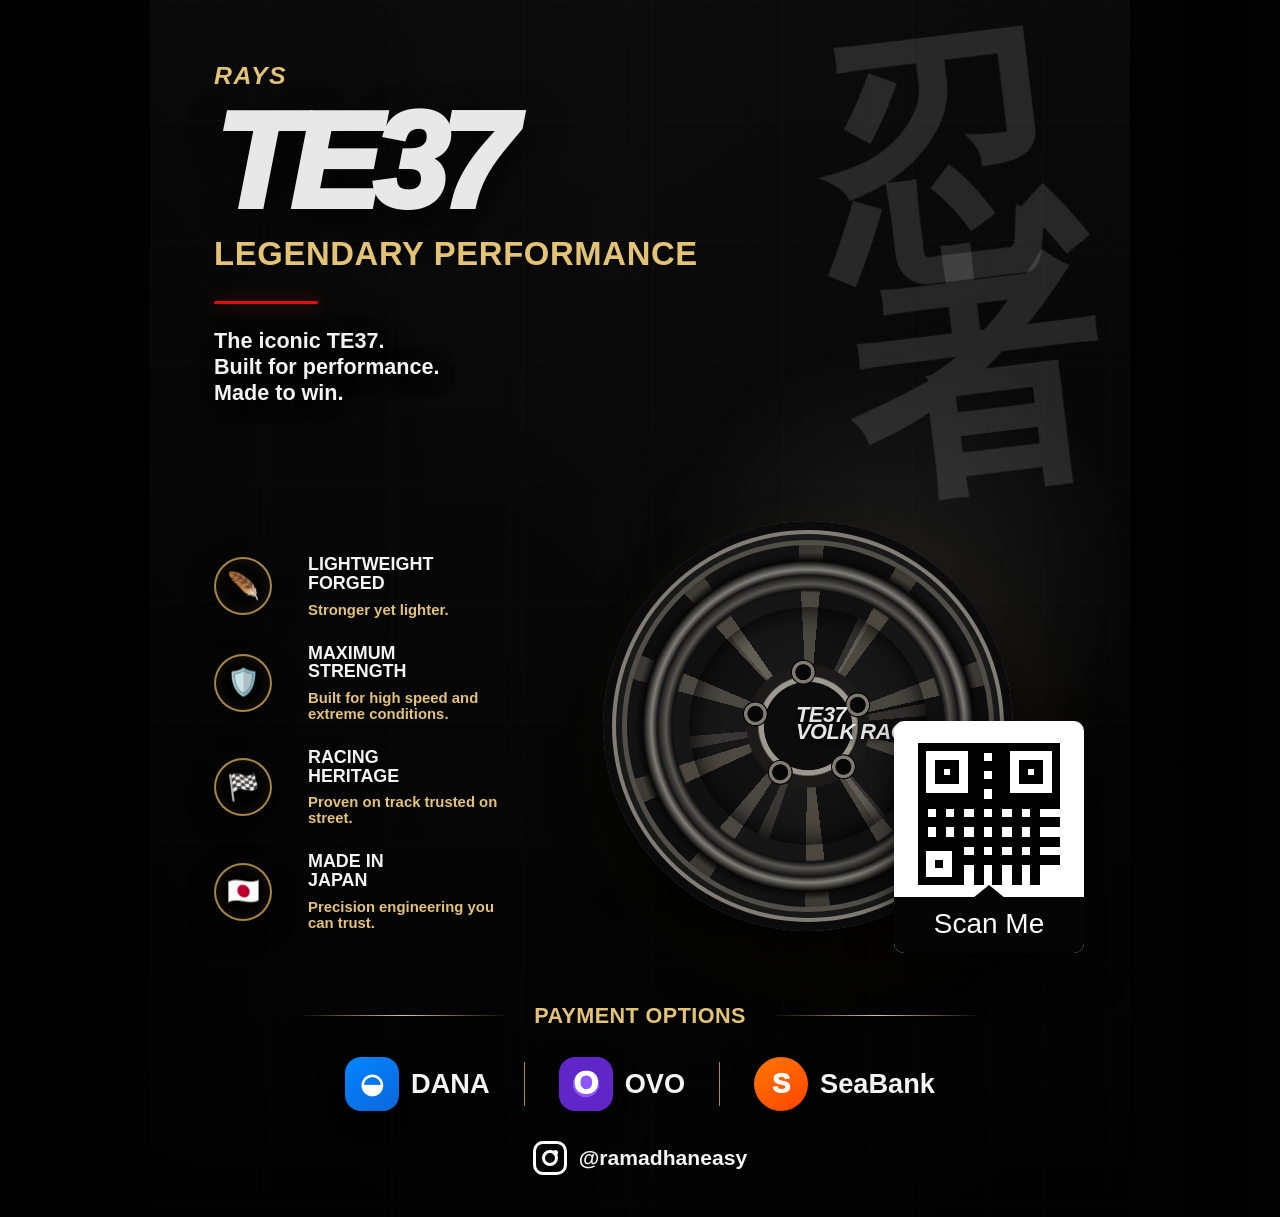
==== index.html @ f59dda75 "Rename te_37_promo_page.html to index.html" ====
<!DOCTYPE html>
<html lang="id">
<head>
  <meta charset="UTF-8" />
  <meta name="viewport" content="width=device-width, initial-scale=1.0" />
  <title>RAYS TE37 - Legendary Performance</title>
  <style>
    :root {
      --gold: #caa458;
      --gold-soft: #e3c477;
      --white: #f4f4f4;
      --muted: rgba(255, 255, 255, 0.72);
      --dark: #080808;
      --panel: rgba(18, 18, 18, 0.72);
      --red: #e20e0e;
    }

    * {
      box-sizing: border-box;
      margin: 0;
      padding: 0;
    }

    body {
      min-height: 100vh;
      font-family: Inter, Arial, Helvetica, sans-serif;
      background:
        radial-gradient(circle at 70% 48%, rgba(255,255,255,.10), transparent 22%),
        linear-gradient(90deg, rgba(0,0,0,.95) 0%, rgba(0,0,0,.78) 48%, rgba(0,0,0,.90) 100%),
        repeating-linear-gradient(90deg, #171717 0 2px, #222 2px 4px, #151515 4px 130px);
      color: var(--white);
      overflow-x: hidden;
    }

    .page {
      width: min(100%, 980px);
      min-height: 100vh;
      margin: 0 auto;
      position: relative;
      padding: 62px 64px 42px;
      isolation: isolate;
      background:
        linear-gradient(180deg, rgba(255,255,255,.03), rgba(0,0,0,.35)),
        radial-gradient(circle at 70% 62%, rgba(202,164,88,.15), transparent 26%);
      box-shadow: 0 0 80px rgba(0,0,0,.8);
    }

    .page::before {
      content: "忍\A者";
      white-space: pre;
      position: absolute;
      right: 42px;
      top: 52px;
      z-index: -1;
      color: rgba(255,255,255,.12);
      font-size: clamp(9rem, 21vw, 16rem);
      line-height: .85;
      font-weight: 900;
      font-family: Georgia, serif;
      transform: rotate(-7deg);
      filter: blur(.2px);
    }

    .page::after {
      content: "";
      position: absolute;
      inset: 0;
      pointer-events: none;
      background-image:
        linear-gradient(rgba(255,255,255,.05) 1px, transparent 1px),
        linear-gradient(90deg, rgba(255,255,255,.04) 1px, transparent 1px);
      background-size: 100% 120px, 120px 100%;
      opacity: .25;
      mix-blend-mode: overlay;
    }

    .brand {
      color: var(--gold-soft);
      font-weight: 900;
      letter-spacing: .06em;
      font-style: italic;
      font-size: 1.55rem;
      margin-bottom: 24px;
    }

    .hero-title {
      font-size: clamp(4.9rem, 14vw, 8.5rem);
      line-height: .72;
      letter-spacing: -.06em;
      font-weight: 950;
      font-style: italic;
      text-transform: uppercase;
      color: #e8e8e8;
      text-shadow: 0 12px 35px rgba(0,0,0,.75);
    }

    .tagline {
      margin-top: 26px;
      color: var(--gold-soft);
      font-size: clamp(1.45rem, 4vw, 2.05rem);
      line-height: 1;
      font-weight: 900;
      letter-spacing: .02em;
      text-transform: uppercase;
    }

    .red-line {
      width: 104px;
      height: 3px;
      margin: 30px 0 24px;
      background: var(--red);
      border-radius: 999px;
      box-shadow: 0 0 16px rgba(226,14,14,.55);
    }

    .intro {
      max-width: 330px;
      font-size: 1.35rem;
      line-height: 1.22;
      font-weight: 900;
      text-shadow: 0 4px 20px #000;
    }

    .content {
      display: grid;
      grid-template-columns: 310px 1fr;
      gap: 26px;
      align-items: end;
      margin-top: 44px;
      position: relative;
    }

    .features {
      display: grid;
      gap: 26px;
      z-index: 2;
    }

    .feature {
      display: grid;
      grid-template-columns: 76px 1fr;
      gap: 18px;
      align-items: center;
    }

    .icon {
      width: 58px;
      height: 58px;
      border: 2px solid rgba(202,164,88,.82);
      border-radius: 50%;
      display: grid;
      place-items: center;
      color: var(--gold-soft);
      font-size: 1.65rem;
      background: rgba(0,0,0,.38);
      box-shadow: inset 0 0 12px rgba(202,164,88,.12), 0 8px 28px rgba(0,0,0,.45);
    }

    .feature h3 {
      font-size: 1.12rem;
      line-height: 1.04;
      text-transform: uppercase;
      font-weight: 900;
      margin-bottom: 9px;
    }

    .feature p {
      color: var(--gold-soft);
      font-size: .93rem;
      line-height: 1.08;
      font-weight: 800;
      max-width: 190px;
    }

    .wheel-zone {
      position: relative;
      min-height: 480px;
      display: flex;
      align-items: flex-end;
      justify-content: center;
    }

    .wheel-shadow {
      position: absolute;
      bottom: 8px;
      width: 82%;
      height: 52px;
      background: radial-gradient(ellipse, rgba(0,0,0,.75), transparent 70%);
      filter: blur(8px);
    }

    .wheel {
      width: min(410px, 92vw);
      aspect-ratio: 1;
      border-radius: 50%;
      position: relative;
      background:
        radial-gradient(circle at center, #111 0 10%, #777 10.5% 12%, #181818 12.5% 17%, transparent 17.5%),
        radial-gradient(circle at center, transparent 0 46%, #101010 47%, #5d5a54 49%, #151515 52%, #8c8981 54%, #080808 57%, transparent 60%),
        conic-gradient(from -18deg, #171717 0 20deg, #4b4741 20deg 28deg, #111 28deg 52deg, #4d4840 52deg 60deg, #171717 60deg 92deg, #4b4741 92deg 100deg, #111 100deg 124deg, #4d4840 124deg 132deg, #171717 132deg 164deg, #4b4741 164deg 172deg, #111 172deg 196deg, #4d4840 196deg 204deg, #171717 204deg 236deg, #4b4741 236deg 244deg, #111 244deg 268deg, #4d4840 268deg 276deg, #171717 276deg 308deg, #4b4741 308deg 316deg, #111 316deg 340deg, #4d4840 340deg 348deg, #171717 348deg 360deg);
      box-shadow:
        inset 0 0 0 9px #0b0b0b,
        inset 0 0 0 13px #817d75,
        inset 0 0 0 19px #191919,
        inset 0 0 0 24px #514d47,
        inset 0 0 70px rgba(0,0,0,.85),
        0 36px 55px rgba(0,0,0,.75);
      transform: rotate(-5deg);
    }

    .wheel::before {
      content: "";
      position: absolute;
      inset: 21%;
      border-radius: 50%;
      background:
        radial-gradient(circle at center, #0c0c0c 0 26%, #9d9991 26.5% 29%, #1c1b19 30% 36%, transparent 37%),
        conic-gradient(from 12deg, transparent 0 18deg, rgba(210,204,190,.18) 18deg 24deg, transparent 24deg 72deg, rgba(210,204,190,.18) 72deg 78deg, transparent 78deg 132deg, rgba(210,204,190,.18) 132deg 138deg, transparent 138deg 192deg, rgba(210,204,190,.18) 192deg 198deg, transparent 198deg 252deg, rgba(210,204,190,.18) 252deg 258deg, transparent 258deg 312deg, rgba(210,204,190,.18) 312deg 318deg, transparent 318deg 360deg);
      box-shadow: inset 0 0 28px #000;
    }

    .wheel::after {
      content: "TE37\A VOLK RACING";
      white-space: pre;
      position: absolute;
      right: 70px;
      top: 190px;
      color: rgba(255,255,255,.9);
      font-weight: 900;
      font-style: italic;
      font-size: 1.36rem;
      line-height: .8;
      letter-spacing: -.02em;
      text-shadow: 0 2px 6px #000;
      transform: rotate(5deg);
    }

    .bolt {
      width: 25px;
      aspect-ratio: 1;
      border-radius: 50%;
      position: absolute;
      left: 50%;
      top: 50%;
      background: radial-gradient(circle, #070707 0 43%, #807a70 47% 62%, #050505 66%);
      transform: translate(-50%, -50%) rotate(var(--a)) translateY(-54px);
    }

    .bolt:nth-child(1) { --a: 0deg; }
    .bolt:nth-child(2) { --a: 72deg; }
    .bolt:nth-child(3) { --a: 144deg; }
    .bolt:nth-child(4) { --a: 216deg; }
    .bolt:nth-child(5) { --a: 288deg; }

    .qr-card {
      position: absolute;
      right: -18px;
      bottom: -22px;
      width: 190px;
      background: #fff;
      border-radius: 10px;
      box-shadow: 0 18px 42px rgba(0,0,0,.7);
      overflow: hidden;
      z-index: 3;
    }

    .qr {
      width: 142px;
      height: 142px;
      margin: 22px auto 12px;
      background:
        linear-gradient(90deg, #000 10px, transparent 10px 18px, #000 18px 28px, transparent 28px 36px, #000 36px 46px, transparent 46px 56px, #000 56px 66px, transparent 66px 74px, #000 74px 84px, transparent 84px 94px, #000 94px 104px, transparent 104px 112px, #000 112px 122px, transparent 122px),
        linear-gradient(#000 10px, transparent 10px 18px, #000 18px 28px, transparent 28px 36px, #000 36px 46px, transparent 46px 56px, #000 56px 66px, transparent 66px 74px, #000 74px 84px, transparent 84px 94px, #000 94px 104px, transparent 104px 112px, #000 112px 122px, transparent 122px);
      background-blend-mode: multiply;
      image-rendering: pixelated;
      position: relative;
    }

    .qr::before,
    .qr::after,
    .qr span {
      content: "";
      position: absolute;
      width: 42px;
      height: 42px;
      border: 8px solid #000;
      background: #fff;
      box-shadow: inset 0 0 0 9px #fff, inset 0 0 0 18px #000;
    }

    .qr::before { left: 0; top: 0; }
    .qr::after { right: 0; top: 0; }
    .qr span { left: 0; bottom: 0; }

    .scan {
      background: #050505;
      color: #fff;
      text-align: center;
      font-size: 1.75rem;
      padding: 11px 10px 13px;
      position: relative;
    }

    .scan::before {
      content: "";
      position: absolute;
      left: 50%;
      top: -12px;
      transform: translateX(-50%);
      border-left: 16px solid transparent;
      border-right: 16px solid transparent;
      border-bottom: 13px solid #050505;
    }

    .payment {
      margin-top: 72px;
      text-align: center;
      position: relative;
    }

    .payment-title {
      display: flex;
      align-items: center;
      gap: 26px;
      justify-content: center;
      color: var(--gold-soft);
      font-size: 1.35rem;
      font-weight: 900;
      text-transform: uppercase;
      letter-spacing: .02em;
      margin-bottom: 28px;
    }

    .payment-title::before,
    .payment-title::after {
      content: "";
      width: min(210px, 24vw);
      height: 1px;
      background: linear-gradient(90deg, transparent, var(--gold-soft), transparent);
    }

    .payments {
      display: flex;
      justify-content: center;
      align-items: center;
      gap: 34px;
      flex-wrap: wrap;
    }

    .pay {
      display: flex;
      align-items: center;
      gap: 12px;
      font-weight: 900;
      font-size: 1.7rem;
    }

    .divider {
      width: 1px;
      height: 44px;
      background: rgba(202,164,88,.85);
    }

    .logo {
      width: 54px;
      height: 54px;
      border-radius: 16px;
      display: grid;
      place-items: center;
      color: white;
      font-weight: 950;
      box-shadow: 0 10px 26px rgba(0,0,0,.4);
    }

    .dana { background: linear-gradient(145deg, #0086ff, #0d66da); }
    .ovo { background: radial-gradient(circle, #8f55ff 0 34%, #6126c7 35% 100%); font-size: 2rem; }
    .sea { background: linear-gradient(145deg, #ff7800, #ff4300); border-radius: 50%; }

    .social {
      margin-top: 30px;
      display: flex;
      align-items: center;
      justify-content: center;
      gap: 12px;
      font-size: 1.32rem;
      font-weight: 900;
    }

    .social-icon {
      width: 34px;
      height: 34px;
      border: 3px solid #fff;
      border-radius: 10px;
      display: inline-grid;
      place-items: center;
      position: relative;
    }

    .social-icon::before {
      content: "";
      width: 10px;
      height: 10px;
      border: 3px solid #fff;
      border-radius: 50%;
    }

    .social-icon::after {
      content: "";
      position: absolute;
      width: 5px;
      height: 5px;
      right: 6px;
      top: 6px;
      background: #fff;
      border-radius: 50%;
    }

    @media (max-width: 820px) {
      .page {
        padding: 42px 24px 34px;
      }

      .content {
        grid-template-columns: 1fr;
        gap: 36px;
      }

      .features {
        grid-template-columns: repeat(2, minmax(0, 1fr));
      }

      .wheel-zone {
        min-height: 420px;
      }

      .qr-card {
        right: 8px;
        width: 150px;
      }

      .qr {
        width: 108px;
        height: 108px;
      }

      .scan {
        font-size: 1.25rem;
      }
    }

    @media (max-width: 540px) {
      .brand { font-size: 1.2rem; }
      .hero-title { font-size: 4.6rem; }
      .tagline { font-size: 1.22rem; }
      .intro { font-size: 1.05rem; }
      .features { grid-template-columns: 1fr; }
      .feature { grid-template-columns: 64px 1fr; }
      .icon { width: 52px; height: 52px; }
      .wheel-zone { min-height: 360px; }
      .wheel { width: min(330px, 92vw); }
      .wheel::after { right: 54px; top: 154px; font-size: 1rem; }
      .bolt { transform: translate(-50%, -50%) rotate(var(--a)) translateY(-43px); }
      .payment { margin-top: 50px; }
      .payment-title { gap: 12px; font-size: 1.05rem; }
      .payments { gap: 18px; }
      .pay { font-size: 1.25rem; }
      .divider { display: none; }
    }
  </style>
</head>
<body>
  <main class="page" aria-label="Promosi velg RAYS TE37">
    <header>
      <div class="brand">RAYS</div>
      <h1 class="hero-title">TE37</h1>
      <p class="tagline">Legendary Performance</p>
      <div class="red-line"></div>
      <p class="intro">The iconic TE37.<br />Built for performance.<br />Made to win.</p>
    </header>

    <section class="content">
      <div class="features">
        <article class="feature">
          <div class="icon">🪶</div>
          <div>
            <h3>Lightweight<br />Forged</h3>
            <p>Stronger yet lighter.</p>
          </div>
        </article>

        <article class="feature">
          <div class="icon">🛡️</div>
          <div>
            <h3>Maximum<br />Strength</h3>
            <p>Built for high speed and extreme conditions.</p>
          </div>
        </article>

        <article class="feature">
          <div class="icon">🏁</div>
          <div>
            <h3>Racing<br />Heritage</h3>
            <p>Proven on track trusted on street.</p>
          </div>
        </article>

        <article class="feature">
          <div class="icon">🇯🇵</div>
          <div>
            <h3>Made In<br />Japan</h3>
            <p>Precision engineering you can trust.</p>
          </div>
        </article>
      </div>

      <div class="wheel-zone">
        <div class="wheel-shadow"></div>
        <div class="wheel" role="img" aria-label="Ilustrasi velg TE37">
          <i class="bolt"></i>
          <i class="bolt"></i>
          <i class="bolt"></i>
          <i class="bolt"></i>
          <i class="bolt"></i>
        </div>

        <aside class="qr-card" aria-label="Kode QR untuk scan">
          <div class="qr"><span></span></div>
          <div class="scan">Scan Me</div>
        </aside>
      </div>
    </section>

    <footer class="payment">
      <h2 class="payment-title">Payment Options</h2>
      <div class="payments" aria-label="Daftar metode pembayaran">
        <div class="pay"><span class="logo dana">◒</span>DANA</div>
        <div class="divider"></div>
        <div class="pay"><span class="logo ovo">O</span>OVO</div>
        <div class="divider"></div>
        <div class="pay"><span class="logo sea">S</span>SeaBank</div>
      </div>
      <div class="social">
        <span class="social-icon" aria-hidden="true"></span>
        <span>@ramadhaneasy</span>
      </div>
    </footer>
  </main>
</body>
</html>
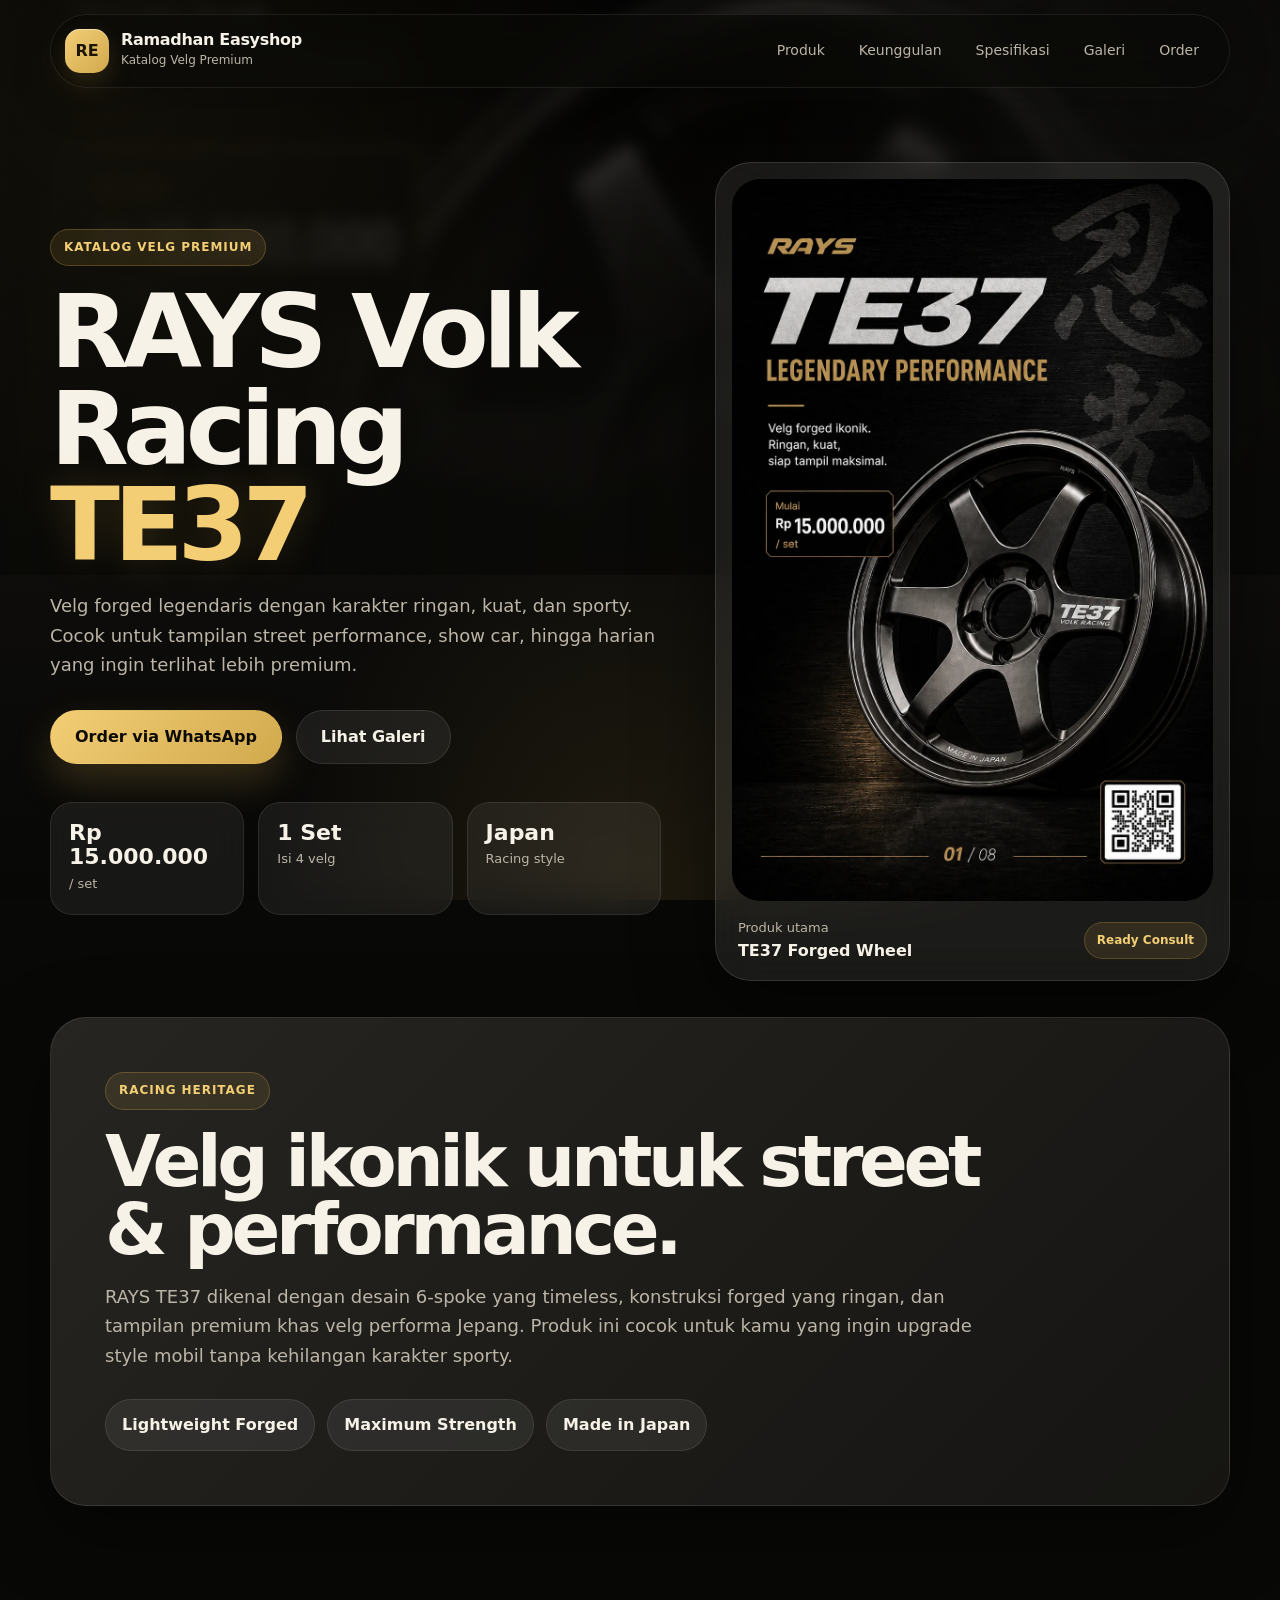
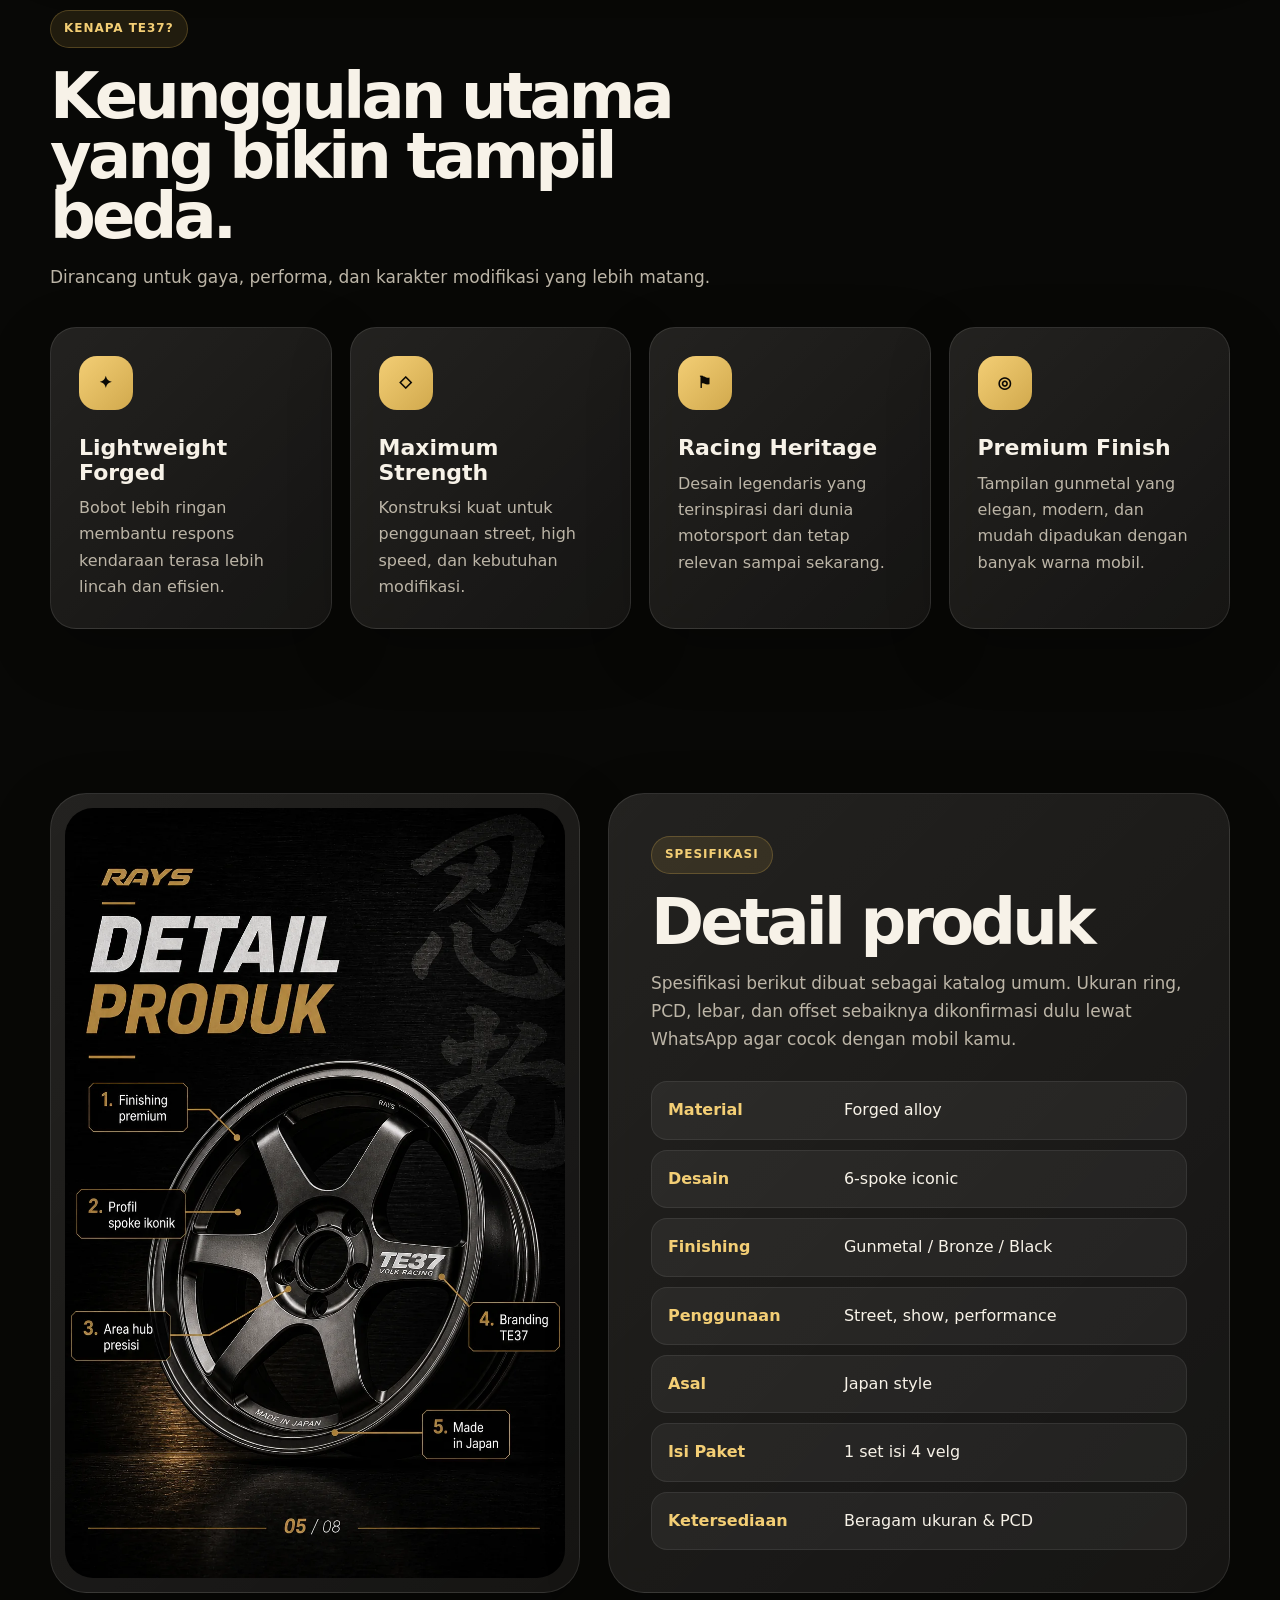
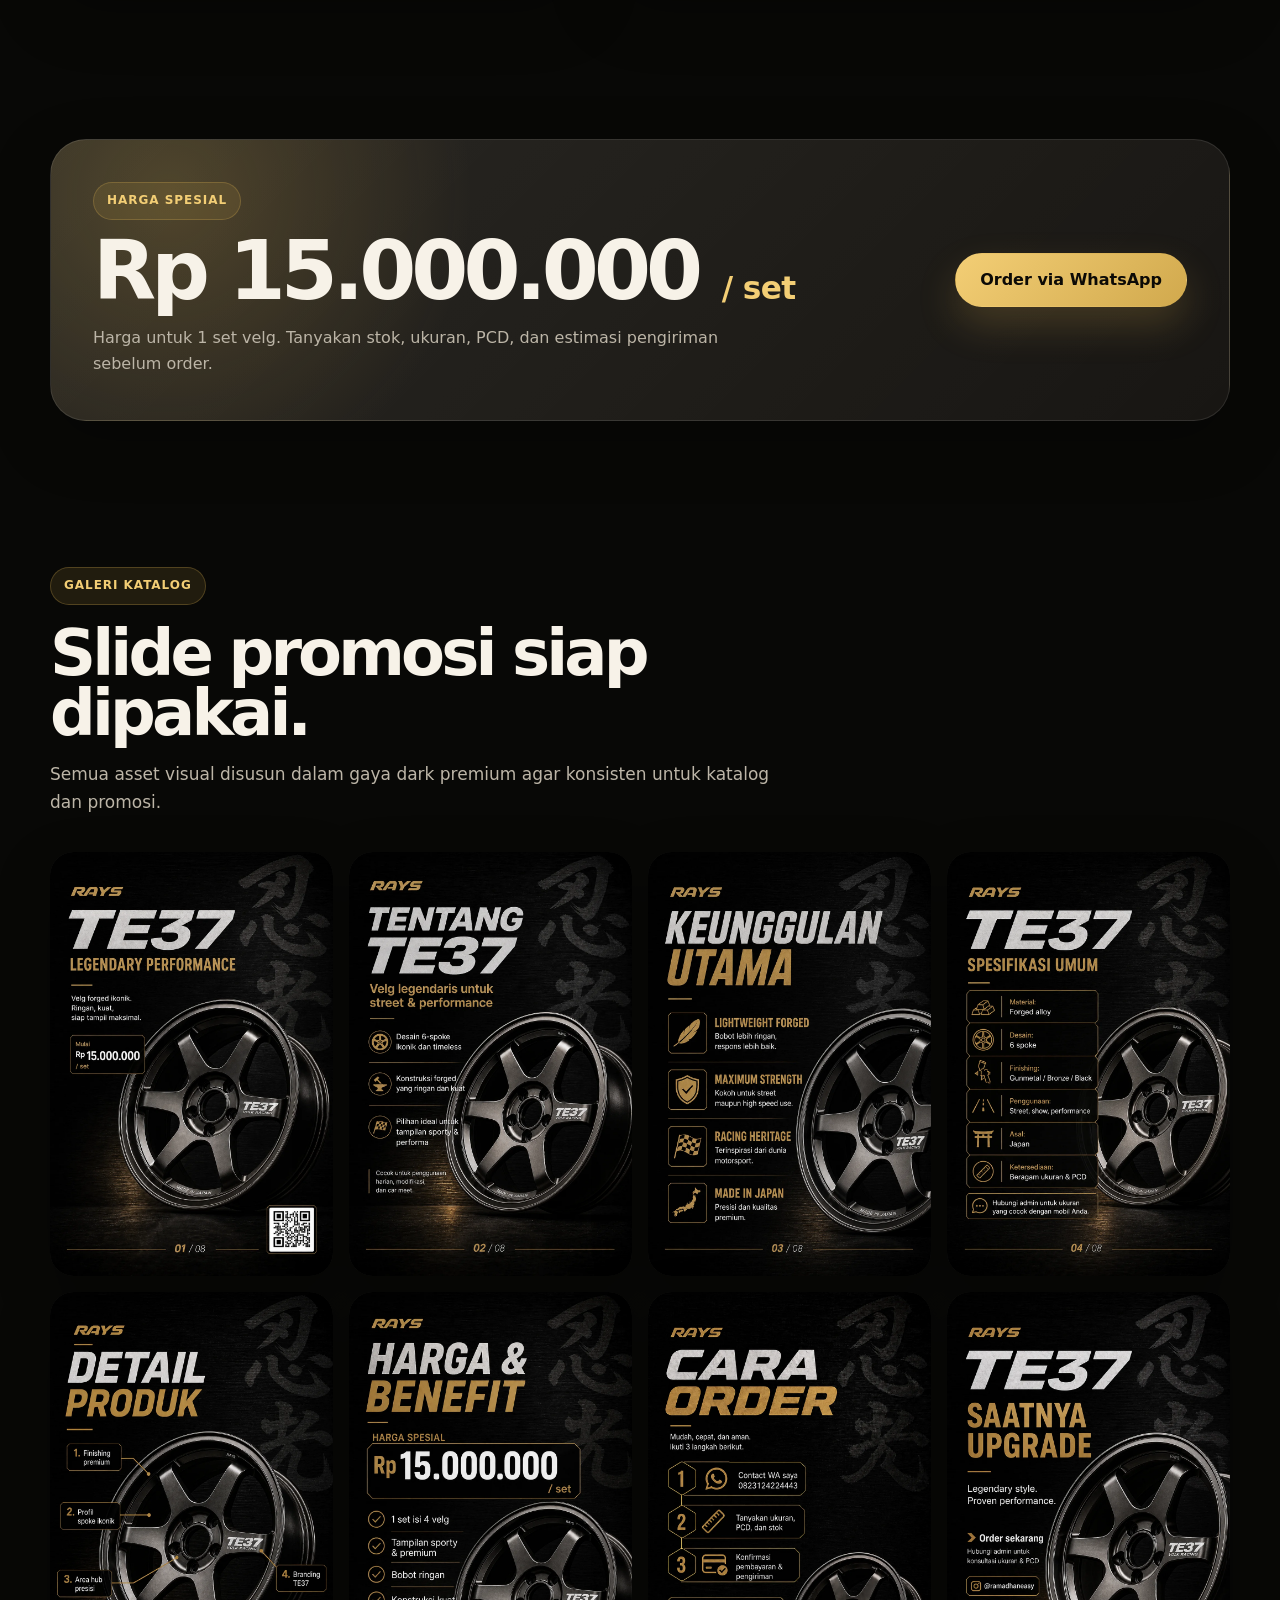
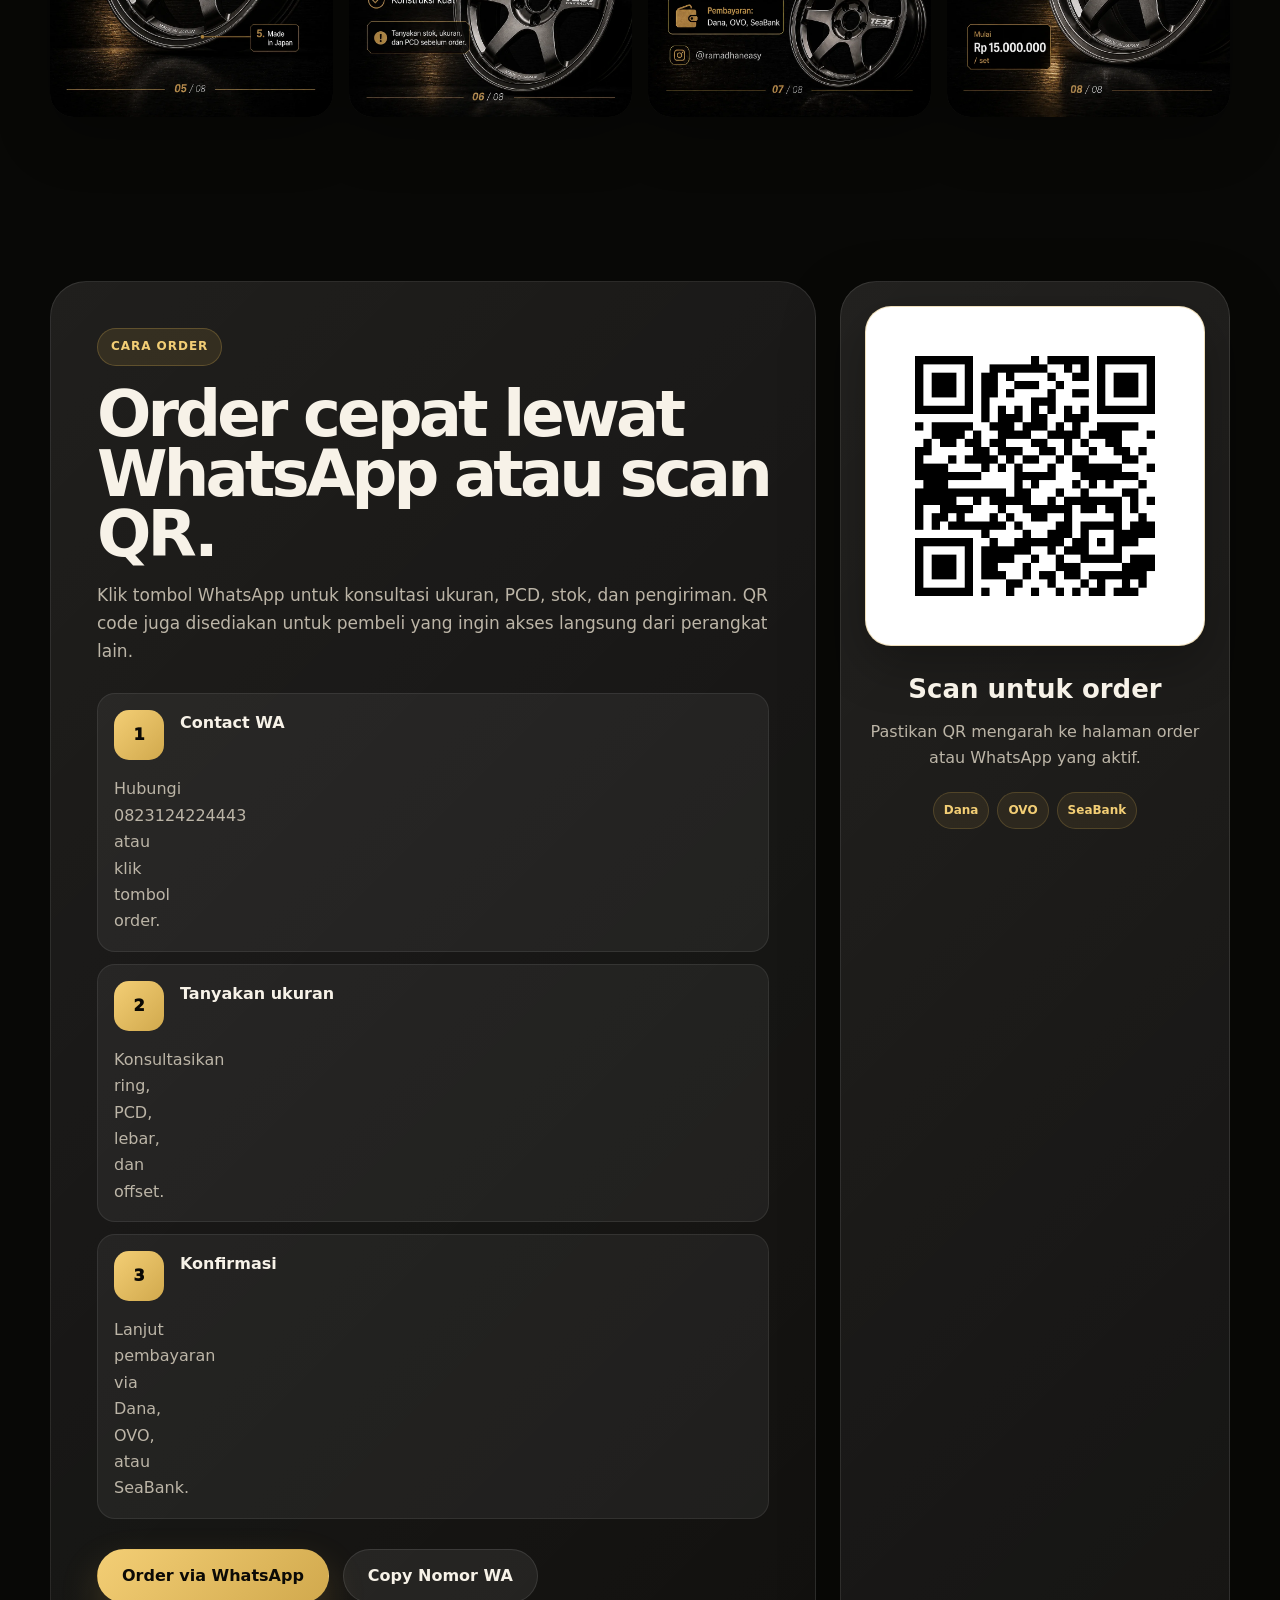
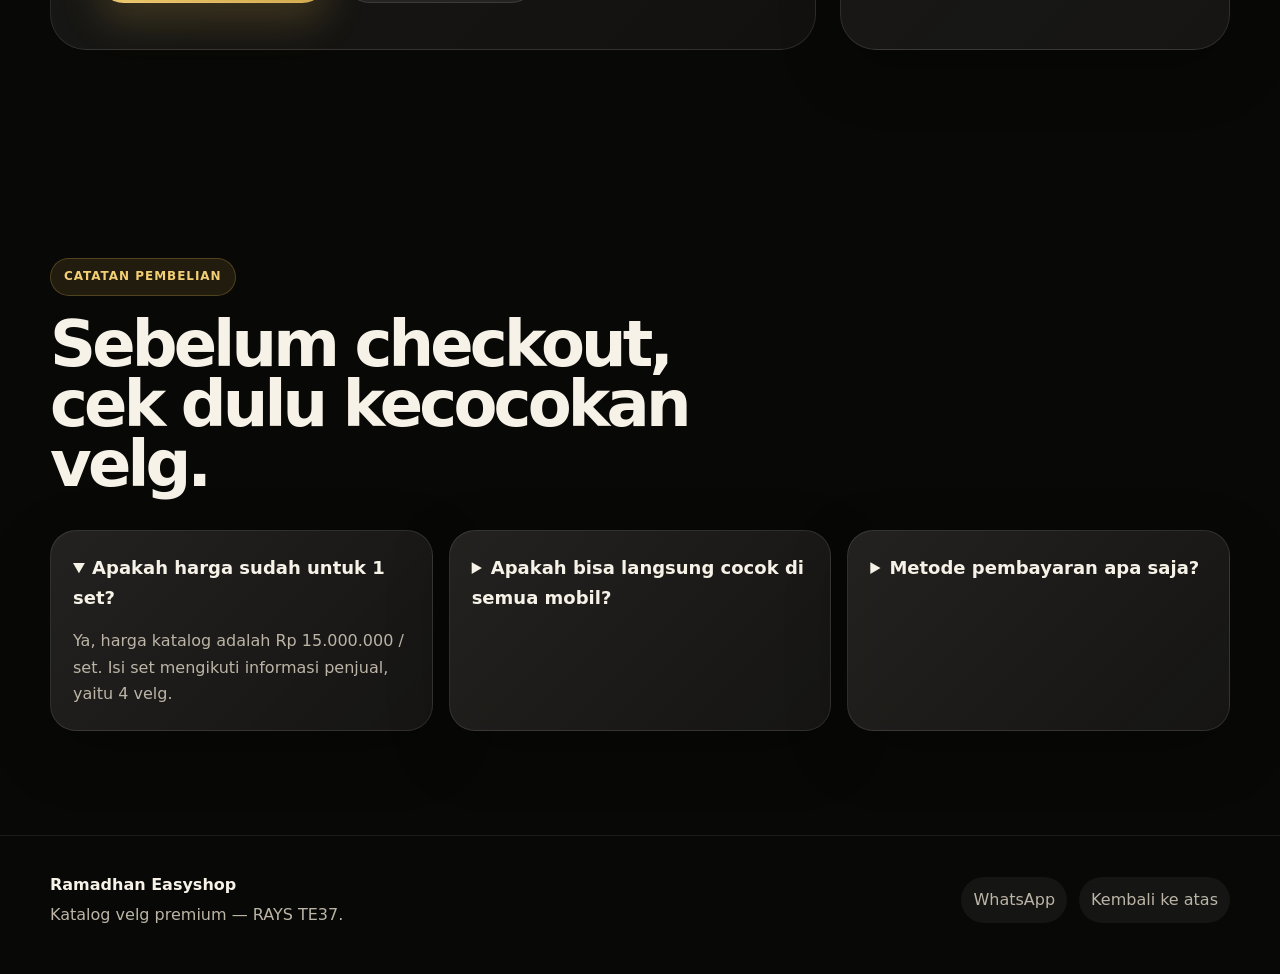
==== commit f388788a: "Change title and add meta tags in index.html Updated the title and added meta tags for SEO and styli" ====
--- a/index.html
+++ b/index.html
@@ -3,547 +3,298 @@
 <head>
   <meta charset="UTF-8" />
   <meta name="viewport" content="width=device-width, initial-scale=1.0" />
-  <title>RAYS TE37 - Legendary Performance</title>
-  <style>
-    :root {
-      --gold: #caa458;
-      --gold-soft: #e3c477;
-      --white: #f4f4f4;
-      --muted: rgba(255, 255, 255, 0.72);
-      --dark: #080808;
-      --panel: rgba(18, 18, 18, 0.72);
-      --red: #e20e0e;
-    }
-
-    * {
-      box-sizing: border-box;
-      margin: 0;
-      padding: 0;
-    }
-
-    body {
-      min-height: 100vh;
-      font-family: Inter, Arial, Helvetica, sans-serif;
-      background:
-        radial-gradient(circle at 70% 48%, rgba(255,255,255,.10), transparent 22%),
-        linear-gradient(90deg, rgba(0,0,0,.95) 0%, rgba(0,0,0,.78) 48%, rgba(0,0,0,.90) 100%),
-        repeating-linear-gradient(90deg, #171717 0 2px, #222 2px 4px, #151515 4px 130px);
-      color: var(--white);
-      overflow-x: hidden;
-    }
-
-    .page {
-      width: min(100%, 980px);
-      min-height: 100vh;
-      margin: 0 auto;
-      position: relative;
-      padding: 62px 64px 42px;
-      isolation: isolate;
-      background:
-        linear-gradient(180deg, rgba(255,255,255,.03), rgba(0,0,0,.35)),
-        radial-gradient(circle at 70% 62%, rgba(202,164,88,.15), transparent 26%);
-      box-shadow: 0 0 80px rgba(0,0,0,.8);
-    }
-
-    .page::before {
-      content: "忍\A者";
-      white-space: pre;
-      position: absolute;
-      right: 42px;
-      top: 52px;
-      z-index: -1;
-      color: rgba(255,255,255,.12);
-      font-size: clamp(9rem, 21vw, 16rem);
-      line-height: .85;
-      font-weight: 900;
-      font-family: Georgia, serif;
-      transform: rotate(-7deg);
-      filter: blur(.2px);
-    }
-
-    .page::after {
-      content: "";
-      position: absolute;
-      inset: 0;
-      pointer-events: none;
-      background-image:
-        linear-gradient(rgba(255,255,255,.05) 1px, transparent 1px),
-        linear-gradient(90deg, rgba(255,255,255,.04) 1px, transparent 1px);
-      background-size: 100% 120px, 120px 100%;
-      opacity: .25;
-      mix-blend-mode: overlay;
-    }
-
-    .brand {
-      color: var(--gold-soft);
-      font-weight: 900;
-      letter-spacing: .06em;
-      font-style: italic;
-      font-size: 1.55rem;
-      margin-bottom: 24px;
-    }
-
-    .hero-title {
-      font-size: clamp(4.9rem, 14vw, 8.5rem);
-      line-height: .72;
-      letter-spacing: -.06em;
-      font-weight: 950;
-      font-style: italic;
-      text-transform: uppercase;
-      color: #e8e8e8;
-      text-shadow: 0 12px 35px rgba(0,0,0,.75);
-    }
-
-    .tagline {
-      margin-top: 26px;
-      color: var(--gold-soft);
-      font-size: clamp(1.45rem, 4vw, 2.05rem);
-      line-height: 1;
-      font-weight: 900;
-      letter-spacing: .02em;
-      text-transform: uppercase;
-    }
-
-    .red-line {
-      width: 104px;
-      height: 3px;
-      margin: 30px 0 24px;
-      background: var(--red);
-      border-radius: 999px;
-      box-shadow: 0 0 16px rgba(226,14,14,.55);
-    }
-
-    .intro {
-      max-width: 330px;
-      font-size: 1.35rem;
-      line-height: 1.22;
-      font-weight: 900;
-      text-shadow: 0 4px 20px #000;
-    }
-
-    .content {
-      display: grid;
-      grid-template-columns: 310px 1fr;
-      gap: 26px;
-      align-items: end;
-      margin-top: 44px;
-      position: relative;
-    }
-
-    .features {
-      display: grid;
-      gap: 26px;
-      z-index: 2;
-    }
-
-    .feature {
-      display: grid;
-      grid-template-columns: 76px 1fr;
-      gap: 18px;
-      align-items: center;
-    }
-
-    .icon {
-      width: 58px;
-      height: 58px;
-      border: 2px solid rgba(202,164,88,.82);
-      border-radius: 50%;
-      display: grid;
-      place-items: center;
-      color: var(--gold-soft);
-      font-size: 1.65rem;
-      background: rgba(0,0,0,.38);
-      box-shadow: inset 0 0 12px rgba(202,164,88,.12), 0 8px 28px rgba(0,0,0,.45);
-    }
-
-    .feature h3 {
-      font-size: 1.12rem;
-      line-height: 1.04;
-      text-transform: uppercase;
-      font-weight: 900;
-      margin-bottom: 9px;
-    }
-
-    .feature p {
-      color: var(--gold-soft);
-      font-size: .93rem;
-      line-height: 1.08;
-      font-weight: 800;
-      max-width: 190px;
-    }
-
-    .wheel-zone {
-      position: relative;
-      min-height: 480px;
-      display: flex;
-      align-items: flex-end;
-      justify-content: center;
-    }
-
-    .wheel-shadow {
-      position: absolute;
-      bottom: 8px;
-      width: 82%;
-      height: 52px;
-      background: radial-gradient(ellipse, rgba(0,0,0,.75), transparent 70%);
-      filter: blur(8px);
-    }
-
-    .wheel {
-      width: min(410px, 92vw);
-      aspect-ratio: 1;
-      border-radius: 50%;
-      position: relative;
-      background:
-        radial-gradient(circle at center, #111 0 10%, #777 10.5% 12%, #181818 12.5% 17%, transparent 17.5%),
-        radial-gradient(circle at center, transparent 0 46%, #101010 47%, #5d5a54 49%, #151515 52%, #8c8981 54%, #080808 57%, transparent 60%),
-        conic-gradient(from -18deg, #171717 0 20deg, #4b4741 20deg 28deg, #111 28deg 52deg, #4d4840 52deg 60deg, #171717 60deg 92deg, #4b4741 92deg 100deg, #111 100deg 124deg, #4d4840 124deg 132deg, #171717 132deg 164deg, #4b4741 164deg 172deg, #111 172deg 196deg, #4d4840 196deg 204deg, #171717 204deg 236deg, #4b4741 236deg 244deg, #111 244deg 268deg, #4d4840 268deg 276deg, #171717 276deg 308deg, #4b4741 308deg 316deg, #111 316deg 340deg, #4d4840 340deg 348deg, #171717 348deg 360deg);
-      box-shadow:
-        inset 0 0 0 9px #0b0b0b,
-        inset 0 0 0 13px #817d75,
-        inset 0 0 0 19px #191919,
-        inset 0 0 0 24px #514d47,
-        inset 0 0 70px rgba(0,0,0,.85),
-        0 36px 55px rgba(0,0,0,.75);
-      transform: rotate(-5deg);
-    }
-
-    .wheel::before {
-      content: "";
-      position: absolute;
-      inset: 21%;
-      border-radius: 50%;
-      background:
-        radial-gradient(circle at center, #0c0c0c 0 26%, #9d9991 26.5% 29%, #1c1b19 30% 36%, transparent 37%),
-        conic-gradient(from 12deg, transparent 0 18deg, rgba(210,204,190,.18) 18deg 24deg, transparent 24deg 72deg, rgba(210,204,190,.18) 72deg 78deg, transparent 78deg 132deg, rgba(210,204,190,.18) 132deg 138deg, transparent 138deg 192deg, rgba(210,204,190,.18) 192deg 198deg, transparent 198deg 252deg, rgba(210,204,190,.18) 252deg 258deg, transparent 258deg 312deg, rgba(210,204,190,.18) 312deg 318deg, transparent 318deg 360deg);
-      box-shadow: inset 0 0 28px #000;
-    }
-
-    .wheel::after {
-      content: "TE37\A VOLK RACING";
-      white-space: pre;
-      position: absolute;
-      right: 70px;
-      top: 190px;
-      color: rgba(255,255,255,.9);
-      font-weight: 900;
-      font-style: italic;
-      font-size: 1.36rem;
-      line-height: .8;
-      letter-spacing: -.02em;
-      text-shadow: 0 2px 6px #000;
-      transform: rotate(5deg);
-    }
-
-    .bolt {
-      width: 25px;
-      aspect-ratio: 1;
-      border-radius: 50%;
-      position: absolute;
-      left: 50%;
-      top: 50%;
-      background: radial-gradient(circle, #070707 0 43%, #807a70 47% 62%, #050505 66%);
-      transform: translate(-50%, -50%) rotate(var(--a)) translateY(-54px);
-    }
-
-    .bolt:nth-child(1) { --a: 0deg; }
-    .bolt:nth-child(2) { --a: 72deg; }
-    .bolt:nth-child(3) { --a: 144deg; }
-    .bolt:nth-child(4) { --a: 216deg; }
-    .bolt:nth-child(5) { --a: 288deg; }
-
-    .qr-card {
-      position: absolute;
-      right: -18px;
-      bottom: -22px;
-      width: 190px;
-      background: #fff;
-      border-radius: 10px;
-      box-shadow: 0 18px 42px rgba(0,0,0,.7);
-      overflow: hidden;
-      z-index: 3;
-    }
-
-    .qr {
-      width: 142px;
-      height: 142px;
-      margin: 22px auto 12px;
-      background:
-        linear-gradient(90deg, #000 10px, transparent 10px 18px, #000 18px 28px, transparent 28px 36px, #000 36px 46px, transparent 46px 56px, #000 56px 66px, transparent 66px 74px, #000 74px 84px, transparent 84px 94px, #000 94px 104px, transparent 104px 112px, #000 112px 122px, transparent 122px),
-        linear-gradient(#000 10px, transparent 10px 18px, #000 18px 28px, transparent 28px 36px, #000 36px 46px, transparent 46px 56px, #000 56px 66px, transparent 66px 74px, #000 74px 84px, transparent 84px 94px, #000 94px 104px, transparent 104px 112px, #000 112px 122px, transparent 122px);
-      background-blend-mode: multiply;
-      image-rendering: pixelated;
-      position: relative;
-    }
-
-    .qr::before,
-    .qr::after,
-    .qr span {
-      content: "";
-      position: absolute;
-      width: 42px;
-      height: 42px;
-      border: 8px solid #000;
-      background: #fff;
-      box-shadow: inset 0 0 0 9px #fff, inset 0 0 0 18px #000;
-    }
-
-    .qr::before { left: 0; top: 0; }
-    .qr::after { right: 0; top: 0; }
-    .qr span { left: 0; bottom: 0; }
-
-    .scan {
-      background: #050505;
-      color: #fff;
-      text-align: center;
-      font-size: 1.75rem;
-      padding: 11px 10px 13px;
-      position: relative;
-    }
-
-    .scan::before {
-      content: "";
-      position: absolute;
-      left: 50%;
-      top: -12px;
-      transform: translateX(-50%);
-      border-left: 16px solid transparent;
-      border-right: 16px solid transparent;
-      border-bottom: 13px solid #050505;
-    }
-
-    .payment {
-      margin-top: 72px;
-      text-align: center;
-      position: relative;
-    }
-
-    .payment-title {
-      display: flex;
-      align-items: center;
-      gap: 26px;
-      justify-content: center;
-      color: var(--gold-soft);
-      font-size: 1.35rem;
-      font-weight: 900;
-      text-transform: uppercase;
-      letter-spacing: .02em;
-      margin-bottom: 28px;
-    }
-
-    .payment-title::before,
-    .payment-title::after {
-      content: "";
-      width: min(210px, 24vw);
-      height: 1px;
-      background: linear-gradient(90deg, transparent, var(--gold-soft), transparent);
-    }
-
-    .payments {
-      display: flex;
-      justify-content: center;
-      align-items: center;
-      gap: 34px;
-      flex-wrap: wrap;
-    }
-
-    .pay {
-      display: flex;
-      align-items: center;
-      gap: 12px;
-      font-weight: 900;
-      font-size: 1.7rem;
-    }
-
-    .divider {
-      width: 1px;
-      height: 44px;
-      background: rgba(202,164,88,.85);
-    }
-
-    .logo {
-      width: 54px;
-      height: 54px;
-      border-radius: 16px;
-      display: grid;
-      place-items: center;
-      color: white;
-      font-weight: 950;
-      box-shadow: 0 10px 26px rgba(0,0,0,.4);
-    }
-
-    .dana { background: linear-gradient(145deg, #0086ff, #0d66da); }
-    .ovo { background: radial-gradient(circle, #8f55ff 0 34%, #6126c7 35% 100%); font-size: 2rem; }
-    .sea { background: linear-gradient(145deg, #ff7800, #ff4300); border-radius: 50%; }
-
-    .social {
-      margin-top: 30px;
-      display: flex;
-      align-items: center;
-      justify-content: center;
-      gap: 12px;
-      font-size: 1.32rem;
-      font-weight: 900;
-    }
-
-    .social-icon {
-      width: 34px;
-      height: 34px;
-      border: 3px solid #fff;
-      border-radius: 10px;
-      display: inline-grid;
-      place-items: center;
-      position: relative;
-    }
-
-    .social-icon::before {
-      content: "";
-      width: 10px;
-      height: 10px;
-      border: 3px solid #fff;
-      border-radius: 50%;
-    }
-
-    .social-icon::after {
-      content: "";
-      position: absolute;
-      width: 5px;
-      height: 5px;
-      right: 6px;
-      top: 6px;
-      background: #fff;
-      border-radius: 50%;
-    }
-
-    @media (max-width: 820px) {
-      .page {
-        padding: 42px 24px 34px;
-      }
-
-      .content {
-        grid-template-columns: 1fr;
-        gap: 36px;
-      }
-
-      .features {
-        grid-template-columns: repeat(2, minmax(0, 1fr));
-      }
-
-      .wheel-zone {
-        min-height: 420px;
-      }
-
-      .qr-card {
-        right: 8px;
-        width: 150px;
-      }
-
-      .qr {
-        width: 108px;
-        height: 108px;
-      }
-
-      .scan {
-        font-size: 1.25rem;
-      }
-    }
-
-    @media (max-width: 540px) {
-      .brand { font-size: 1.2rem; }
-      .hero-title { font-size: 4.6rem; }
-      .tagline { font-size: 1.22rem; }
-      .intro { font-size: 1.05rem; }
-      .features { grid-template-columns: 1fr; }
-      .feature { grid-template-columns: 64px 1fr; }
-      .icon { width: 52px; height: 52px; }
-      .wheel-zone { min-height: 360px; }
-      .wheel { width: min(330px, 92vw); }
-      .wheel::after { right: 54px; top: 154px; font-size: 1rem; }
-      .bolt { transform: translate(-50%, -50%) rotate(var(--a)) translateY(-43px); }
-      .payment { margin-top: 50px; }
-      .payment-title { gap: 12px; font-size: 1.05rem; }
-      .payments { gap: 18px; }
-      .pay { font-size: 1.25rem; }
-      .divider { display: none; }
-    }
-  </style>
+  <title>Ramadhan Easyshop — Katalog Velg RAYS TE37</title>
+  <meta name="description" content="Katalog jualan velg RAYS Volk Racing TE37 dari Ramadhan Easyshop. Harga Rp 15.000.000 / set, order via WhatsApp." />
+  <meta name="theme-color" content="#080806" />
+  <link rel="stylesheet" href="styles.css" />
 </head>
 <body>
-  <main class="page" aria-label="Promosi velg RAYS TE37">
-    <header>
-      <div class="brand">RAYS</div>
-      <h1 class="hero-title">TE37</h1>
-      <p class="tagline">Legendary Performance</p>
-      <div class="red-line"></div>
-      <p class="intro">The iconic TE37.<br />Built for performance.<br />Made to win.</p>
-    </header>
-
-    <section class="content">
-      <div class="features">
-        <article class="feature">
-          <div class="icon">🪶</div>
-          <div>
-            <h3>Lightweight<br />Forged</h3>
-            <p>Stronger yet lighter.</p>
-          </div>
-        </article>
-
-        <article class="feature">
-          <div class="icon">🛡️</div>
-          <div>
-            <h3>Maximum<br />Strength</h3>
-            <p>Built for high speed and extreme conditions.</p>
-          </div>
-        </article>
-
-        <article class="feature">
-          <div class="icon">🏁</div>
-          <div>
-            <h3>Racing<br />Heritage</h3>
-            <p>Proven on track trusted on street.</p>
-          </div>
-        </article>
-
-        <article class="feature">
-          <div class="icon">🇯🇵</div>
-          <div>
-            <h3>Made In<br />Japan</h3>
-            <p>Precision engineering you can trust.</p>
-          </div>
-        </article>
-      </div>
-
-      <div class="wheel-zone">
-        <div class="wheel-shadow"></div>
-        <div class="wheel" role="img" aria-label="Ilustrasi velg TE37">
-          <i class="bolt"></i>
-          <i class="bolt"></i>
-          <i class="bolt"></i>
-          <i class="bolt"></i>
-          <i class="bolt"></i>
-        </div>
-
-        <aside class="qr-card" aria-label="Kode QR untuk scan">
-          <div class="qr"><span></span></div>
-          <div class="scan">Scan Me</div>
+  <div class="site-bg" aria-hidden="true"></div>
+
+  <header class="header" id="top">
+    <a class="brand" href="#top" aria-label="Ramadhan Easyshop">
+      <span class="brand-mark">RE</span>
+      <span>
+        <strong>Ramadhan Easyshop</strong>
+        <small>Katalog Velg Premium</small>
+      </span>
+    </a>
+
+    <button class="nav-toggle" type="button" aria-label="Buka menu" aria-expanded="false">
+      <span></span><span></span><span></span>
+    </button>
+
+    <nav class="nav" aria-label="Navigasi utama">
+      <a href="#produk">Produk</a>
+      <a href="#keunggulan">Keunggulan</a>
+      <a href="#spesifikasi">Spesifikasi</a>
+      <a href="#galeri">Galeri</a>
+      <a href="#order">Order</a>
+    </nav>
+  </header>
+
+  <main>
+    <section class="hero section" id="produk">
+      <div class="hero-backdrop" aria-hidden="true">
+        <img src="assets/hero-te37.webp" alt="" />
+      </div>
+
+      <div class="container hero-grid">
+        <div class="hero-copy reveal">
+          <span class="eyebrow">Katalog Velg Premium</span>
+          <h1>RAYS Volk Racing <span>TE37</span></h1>
+          <p>
+            Velg forged legendaris dengan karakter ringan, kuat, dan sporty.
+            Cocok untuk tampilan street performance, show car, hingga harian yang ingin terlihat lebih premium.
+          </p>
+
+          <div class="hero-actions">
+            <a class="btn btn-primary" href="https://wa.me/62823124224443?text=Halo%20Ramadhan%20Easyshop%2C%20saya%20tertarik%20dengan%20RAYS%20TE37%20harga%20Rp%2015.000.000%20%2F%20set.%20Bisa%20info%20stok%2C%20ukuran%2C%20dan%20PCD%3F" target="_blank" rel="noopener">
+              Order via WhatsApp
+            </a>
+            <a class="btn btn-ghost" href="#galeri">Lihat Galeri</a>
+          </div>
+
+          <div class="hero-stats" aria-label="Ringkasan produk">
+            <div>
+              <strong>Rp 15.000.000</strong>
+              <span>/ set</span>
+            </div>
+            <div>
+              <strong>1 Set</strong>
+              <span>Isi 4 velg</span>
+            </div>
+            <div>
+              <strong>Japan</strong>
+              <span>Racing style</span>
+            </div>
+          </div>
+        </div>
+
+        <aside class="hero-card reveal">
+          <div class="poster-wrap">
+            <img src="assets/slide-01.webp" alt="Poster katalog RAYS TE37 dengan harga Rp 15.000.000 per set" />
+          </div>
+          <div class="card-bottom">
+            <div>
+              <span class="muted">Produk utama</span>
+              <strong>TE37 Forged Wheel</strong>
+            </div>
+            <span class="pill">Ready Consult</span>
+          </div>
         </aside>
       </div>
     </section>
 
-    <footer class="payment">
-      <h2 class="payment-title">Payment Options</h2>
-      <div class="payments" aria-label="Daftar metode pembayaran">
-        <div class="pay"><span class="logo dana">◒</span>DANA</div>
-        <div class="divider"></div>
-        <div class="pay"><span class="logo ovo">O</span>OVO</div>
-        <div class="divider"></div>
-        <div class="pay"><span class="logo sea">S</span>SeaBank</div>
-      </div>
-      <div class="social">
-        <span class="social-icon" aria-hidden="true"></span>
-        <span>@ramadhaneasy</span>
-      </div>
-    </footer>
+    <section class="floating-panel container reveal" aria-label="Deskripsi singkat">
+      <span class="chip">Racing Heritage</span>
+      <h2>Velg ikonik untuk street & performance.</h2>
+      <p>
+        RAYS TE37 dikenal dengan desain 6-spoke yang timeless, konstruksi forged yang ringan,
+        dan tampilan premium khas velg performa Jepang. Produk ini cocok untuk kamu yang ingin
+        upgrade style mobil tanpa kehilangan karakter sporty.
+      </p>
+      <div class="feature-row">
+        <span>Lightweight Forged</span>
+        <span>Maximum Strength</span>
+        <span>Made in Japan</span>
+      </div>
+    </section>
+
+    <section class="section" id="keunggulan">
+      <div class="container">
+        <div class="section-head reveal">
+          <span class="eyebrow">Kenapa TE37?</span>
+          <h2>Keunggulan utama yang bikin tampil beda.</h2>
+          <p>Dirancang untuk gaya, performa, dan karakter modifikasi yang lebih matang.</p>
+        </div>
+
+        <div class="cards-grid">
+          <article class="info-card reveal">
+            <div class="icon">✦</div>
+            <h3>Lightweight Forged</h3>
+            <p>Bobot lebih ringan membantu respons kendaraan terasa lebih lincah dan efisien.</p>
+          </article>
+          <article class="info-card reveal">
+            <div class="icon">◇</div>
+            <h3>Maximum Strength</h3>
+            <p>Konstruksi kuat untuk penggunaan street, high speed, dan kebutuhan modifikasi.</p>
+          </article>
+          <article class="info-card reveal">
+            <div class="icon">⚑</div>
+            <h3>Racing Heritage</h3>
+            <p>Desain legendaris yang terinspirasi dari dunia motorsport dan tetap relevan sampai sekarang.</p>
+          </article>
+          <article class="info-card reveal">
+            <div class="icon">◎</div>
+            <h3>Premium Finish</h3>
+            <p>Tampilan gunmetal yang elegan, modern, dan mudah dipadukan dengan banyak warna mobil.</p>
+          </article>
+        </div>
+      </div>
+    </section>
+
+    <section class="section split-section" id="spesifikasi">
+      <div class="container split-grid">
+        <div class="visual-card reveal">
+          <img src="assets/detail-te37.webp" alt="Detail produk velg RAYS TE37" />
+        </div>
+
+        <div class="spec-card reveal">
+          <span class="eyebrow">Spesifikasi</span>
+          <h2>Detail produk</h2>
+          <p class="spec-intro">
+            Spesifikasi berikut dibuat sebagai katalog umum. Ukuran ring, PCD, lebar, dan offset
+            sebaiknya dikonfirmasi dulu lewat WhatsApp agar cocok dengan mobil kamu.
+          </p>
+
+          <dl class="spec-list">
+            <div><dt>Material</dt><dd>Forged alloy</dd></div>
+            <div><dt>Desain</dt><dd>6-spoke iconic</dd></div>
+            <div><dt>Finishing</dt><dd>Gunmetal / Bronze / Black</dd></div>
+            <div><dt>Penggunaan</dt><dd>Street, show, performance</dd></div>
+            <div><dt>Asal</dt><dd>Japan style</dd></div>
+            <div><dt>Isi Paket</dt><dd>1 set isi 4 velg</dd></div>
+            <div><dt>Ketersediaan</dt><dd>Beragam ukuran & PCD</dd></div>
+          </dl>
+        </div>
+      </div>
+    </section>
+
+    <section class="section price-section">
+      <div class="container price-card reveal">
+        <div>
+          <span class="eyebrow">Harga spesial</span>
+          <h2>Rp 15.000.000 <span>/ set</span></h2>
+          <p>
+            Harga untuk 1 set velg. Tanyakan stok, ukuran, PCD, dan estimasi pengiriman sebelum order.
+          </p>
+        </div>
+        <a class="btn btn-primary" href="https://wa.me/62823124224443?text=Halo%20Ramadhan%20Easyshop%2C%20saya%20mau%20order%20RAYS%20TE37.%20Bisa%20dibantu%20cek%20stok%2C%20ukuran%2C%20dan%20PCD%3F" target="_blank" rel="noopener">
+          Order via WhatsApp
+        </a>
+      </div>
+    </section>
+
+    <section class="section" id="galeri">
+      <div class="container">
+        <div class="section-head reveal">
+          <span class="eyebrow">Galeri Katalog</span>
+          <h2>Slide promosi siap dipakai.</h2>
+          <p>Semua asset visual disusun dalam gaya dark premium agar konsisten untuk katalog dan promosi.</p>
+        </div>
+
+        <div class="gallery">
+          <button class="gallery-item reveal" data-img="assets/slide-01.webp" aria-label="Buka slide 1">
+            <img src="assets/slide-01.webp" alt="Slide 1 RAYS TE37 Legendary Performance" />
+          </button>
+          <button class="gallery-item reveal" data-img="assets/slide-02.webp" aria-label="Buka slide 2">
+            <img src="assets/slide-02.webp" alt="Slide 2 Tentang TE37" />
+          </button>
+          <button class="gallery-item reveal" data-img="assets/slide-03.webp" aria-label="Buka slide 3">
+            <img src="assets/slide-03.webp" alt="Slide 3 Keunggulan utama TE37" />
+          </button>
+          <button class="gallery-item reveal" data-img="assets/slide-04.webp" aria-label="Buka slide 4">
+            <img src="assets/slide-04.webp" alt="Slide 4 Spesifikasi umum TE37" />
+          </button>
+          <button class="gallery-item reveal" data-img="assets/slide-05.webp" aria-label="Buka slide 5">
+            <img src="assets/slide-05.webp" alt="Slide 5 Detail produk TE37" />
+          </button>
+          <button class="gallery-item reveal" data-img="assets/slide-06.webp" aria-label="Buka slide 6">
+            <img src="assets/slide-06.webp" alt="Slide 6 Harga dan benefit TE37" />
+          </button>
+          <button class="gallery-item reveal" data-img="assets/slide-07.webp" aria-label="Buka slide 7">
+            <img src="assets/slide-07.webp" alt="Slide 7 Cara order Ramadhan Easyshop" />
+          </button>
+          <button class="gallery-item reveal" data-img="assets/slide-08.webp" aria-label="Buka slide 8">
+            <img src="assets/slide-08.webp" alt="Slide 8 Closing order TE37" />
+          </button>
+        </div>
+      </div>
+    </section>
+
+    <section class="section order-section" id="order">
+      <div class="container order-grid">
+        <div class="order-copy reveal">
+          <span class="eyebrow">Cara Order</span>
+          <h2>Order cepat lewat WhatsApp atau scan QR.</h2>
+          <p>
+            Klik tombol WhatsApp untuk konsultasi ukuran, PCD, stok, dan pengiriman. QR code juga disediakan
+            untuk pembeli yang ingin akses langsung dari perangkat lain.
+          </p>
+
+          <ol class="steps">
+            <li><strong>Contact WA</strong><span>Hubungi 0823124224443 atau klik tombol order.</span></li>
+            <li><strong>Tanyakan ukuran</strong><span>Konsultasikan ring, PCD, lebar, dan offset.</span></li>
+            <li><strong>Konfirmasi</strong><span>Lanjut pembayaran via Dana, OVO, atau SeaBank.</span></li>
+          </ol>
+
+          <div class="order-actions">
+            <a class="btn btn-primary" href="https://wa.me/62823124224443?text=Halo%20Ramadhan%20Easyshop%2C%20saya%20tertarik%20dengan%20RAYS%20TE37%20harga%20Rp%2015.000.000%20%2F%20set.%20Bisa%20info%20stok%2C%20ukuran%2C%20dan%20PCD%3F" target="_blank" rel="noopener">
+              Order via WhatsApp
+            </a>
+            <button class="btn btn-ghost" type="button" id="copyPhone">Copy Nomor WA</button>
+          </div>
+        </div>
+
+        <aside class="qr-card reveal">
+          <div class="qr-frame">
+            <img src="assets/qrcode-order.png" alt="QR code order Ramadhan Easyshop" />
+          </div>
+          <h3>Scan untuk order</h3>
+          <p>Pastikan QR mengarah ke halaman order atau WhatsApp yang aktif.</p>
+          <div class="payment-tags">
+            <span>Dana</span><span>OVO</span><span>SeaBank</span>
+          </div>
+        </aside>
+      </div>
+    </section>
+
+    <section class="section faq-section">
+      <div class="container">
+        <div class="section-head reveal">
+          <span class="eyebrow">Catatan Pembelian</span>
+          <h2>Sebelum checkout, cek dulu kecocokan velg.</h2>
+        </div>
+
+        <div class="faq-grid">
+          <details class="faq reveal" open>
+            <summary>Apakah harga sudah untuk 1 set?</summary>
+            <p>Ya, harga katalog adalah Rp 15.000.000 / set. Isi set mengikuti informasi penjual, yaitu 4 velg.</p>
+          </details>
+          <details class="faq reveal">
+            <summary>Apakah bisa langsung cocok di semua mobil?</summary>
+            <p>Tidak selalu. Ukuran ring, PCD, lebar, dan offset perlu disesuaikan dengan mobil. Konsultasikan dulu lewat WhatsApp.</p>
+          </details>
+          <details class="faq reveal">
+            <summary>Metode pembayaran apa saja?</summary>
+            <p>Pembayaran yang ditampilkan: Dana, OVO, dan SeaBank. Konfirmasi admin sebelum transfer.</p>
+          </details>
+        </div>
+      </div>
+    </section>
   </main>
+
+  <footer class="footer">
+    <div class="container footer-inner">
+      <div>
+        <strong>Ramadhan Easyshop</strong>
+        <p>Katalog velg premium — RAYS TE37.</p>
+      </div>
+      <div class="footer-links">
+        <a href="https://wa.me/62823124224443" target="_blank" rel="noopener">WhatsApp</a>
+        <a href="#top">Kembali ke atas</a>
+      </div>
+    </div>
+  </footer>
+
+  <div class="lightbox" id="lightbox" aria-hidden="true">
+    <button class="lightbox-close" type="button" aria-label="Tutup preview">×</button>
+    <img src="" alt="Preview slide katalog" />
+  </div>
+
+  <div class="toast" id="toast" role="status" aria-live="polite">Nomor WA disalin.</div>
+
+  <script src="script.js"></script>
 </body>
 </html>
--- a/styles.css
+++ b/styles.css
@@ -0,0 +1,963 @@
+:root {
+  --bg: #080806;
+  --bg-soft: #11100d;
+  --panel: rgba(18, 17, 14, 0.76);
+  --panel-solid: #14120e;
+  --text: #f7f2e8;
+  --muted: #bcb5a7;
+  --muted-2: #81796c;
+  --gold: #d1a94d;
+  --gold-2: #f3ce75;
+  --line: rgba(209, 169, 77, 0.22);
+  --white: #fff;
+  --green: #23c467;
+  --shadow: 0 24px 80px rgba(0, 0, 0, 0.44);
+  --radius-xl: 36px;
+  --radius-lg: 26px;
+  --radius-md: 18px;
+  --container: 1180px;
+  --font: Inter, ui-sans-serif, system-ui, -apple-system, BlinkMacSystemFont, "Segoe UI", sans-serif;
+}
+
+* {
+  box-sizing: border-box;
+}
+
+html {
+  scroll-behavior: smooth;
+}
+
+body {
+  margin: 0;
+  font-family: var(--font);
+  color: var(--text);
+  background: var(--bg);
+  line-height: 1.65;
+  overflow-x: hidden;
+}
+
+body.nav-open {
+  overflow: hidden;
+}
+
+img {
+  max-width: 100%;
+  display: block;
+}
+
+a {
+  color: inherit;
+  text-decoration: none;
+}
+
+button {
+  font: inherit;
+}
+
+.site-bg {
+  position: fixed;
+  inset: 0;
+  pointer-events: none;
+  background:
+    radial-gradient(circle at 10% 10%, rgba(209, 169, 77, .18), transparent 34%),
+    radial-gradient(circle at 90% 8%, rgba(255, 255, 255, .08), transparent 28%),
+    radial-gradient(circle at 50% 100%, rgba(209, 169, 77, .12), transparent 34%),
+    linear-gradient(180deg, #060504 0%, #100f0c 50%, #070706 100%);
+  z-index: -3;
+}
+
+.site-bg::before {
+  content: "";
+  position: absolute;
+  inset: 0;
+  opacity: .14;
+  background-image:
+    linear-gradient(rgba(255,255,255,.055) 1px, transparent 1px),
+    linear-gradient(90deg, rgba(255,255,255,.04) 1px, transparent 1px);
+  background-size: 42px 42px;
+  mask-image: radial-gradient(circle at center, black, transparent 80%);
+}
+
+.container {
+  width: min(var(--container), calc(100% - 40px));
+  margin: 0 auto;
+}
+
+.section {
+  position: relative;
+  padding: 104px 0;
+}
+
+.header {
+  position: sticky;
+  top: 0;
+  z-index: 50;
+  width: min(var(--container), calc(100% - 28px));
+  margin: 14px auto 0;
+  display: flex;
+  align-items: center;
+  justify-content: space-between;
+  padding: 14px 16px 14px 14px;
+  border: 1px solid rgba(255, 255, 255, .08);
+  background: rgba(10, 9, 7, .68);
+  backdrop-filter: blur(22px);
+  border-radius: 999px;
+  box-shadow: 0 12px 44px rgba(0, 0, 0, .22);
+}
+
+.brand {
+  display: flex;
+  align-items: center;
+  gap: 12px;
+}
+
+.brand-mark {
+  display: grid;
+  place-items: center;
+  width: 44px;
+  height: 44px;
+  border-radius: 15px;
+  color: #1d1608;
+  font-weight: 900;
+  background: linear-gradient(135deg, var(--gold-2), var(--gold));
+  box-shadow: inset 0 1px 0 rgba(255,255,255,.45), 0 10px 26px rgba(209,169,77,.18);
+}
+
+.brand strong {
+  display: block;
+  letter-spacing: -.02em;
+  line-height: 1.1;
+}
+
+.brand small {
+  display: block;
+  color: var(--muted);
+  font-size: 12px;
+  margin-top: 2px;
+}
+
+.nav {
+  display: flex;
+  gap: 6px;
+  align-items: center;
+}
+
+.nav a {
+  color: var(--muted);
+  padding: 10px 14px;
+  border-radius: 999px;
+  font-size: 14px;
+  transition: .25s ease;
+}
+
+.nav a:hover {
+  color: var(--white);
+  background: rgba(255,255,255,.08);
+}
+
+.nav-toggle {
+  display: none;
+  border: 0;
+  width: 44px;
+  height: 44px;
+  border-radius: 14px;
+  background: rgba(255,255,255,.08);
+  color: var(--white);
+}
+
+.nav-toggle span {
+  display: block;
+  width: 18px;
+  height: 2px;
+  background: currentColor;
+  margin: 4px auto;
+  border-radius: 999px;
+}
+
+.hero {
+  min-height: calc(100vh - 76px);
+  display: grid;
+  align-items: center;
+  padding-top: 74px;
+  padding-bottom: 54px;
+}
+
+.hero-backdrop {
+  position: absolute;
+  inset: -100px 0 auto 0;
+  height: 62%;
+  overflow: hidden;
+  z-index: -2;
+  opacity: .68;
+}
+
+.hero-backdrop::after {
+  content: "";
+  position: absolute;
+  inset: 0;
+  background:
+    linear-gradient(90deg, rgba(8,8,6,.95) 0%, rgba(8,8,6,.22) 48%, rgba(8,8,6,.9) 100%),
+    linear-gradient(180deg, rgba(8,8,6,.12), var(--bg) 92%);
+}
+
+.hero-backdrop img {
+  width: 100%;
+  height: 100%;
+  object-fit: cover;
+  filter: blur(8px) saturate(1.05) brightness(.7);
+  transform: scale(1.04);
+}
+
+.hero-grid {
+  display: grid;
+  grid-template-columns: 1.02fr .86fr;
+  gap: 54px;
+  align-items: center;
+}
+
+.eyebrow,
+.chip {
+  display: inline-flex;
+  align-items: center;
+  gap: 8px;
+  color: var(--gold-2);
+  background: rgba(209, 169, 77, .12);
+  border: 1px solid rgba(209, 169, 77, .28);
+  border-radius: 999px;
+  padding: 8px 13px;
+  font-weight: 800;
+  font-size: 12px;
+  text-transform: uppercase;
+  letter-spacing: .08em;
+}
+
+.hero h1,
+.section-head h2,
+.floating-panel h2,
+.spec-card h2,
+.price-card h2,
+.order-copy h2 {
+  margin: 18px 0 16px;
+  letter-spacing: -.06em;
+  line-height: .94;
+}
+
+.hero h1 {
+  font-size: clamp(58px, 8vw, 118px);
+  max-width: 900px;
+}
+
+.hero h1 span {
+  display: block;
+  color: var(--gold-2);
+  text-shadow: 0 0 38px rgba(209,169,77,.2);
+}
+
+.hero p {
+  color: var(--muted);
+  font-size: 18px;
+  max-width: 670px;
+}
+
+.hero-actions,
+.order-actions {
+  display: flex;
+  flex-wrap: wrap;
+  gap: 14px;
+  margin-top: 30px;
+}
+
+.btn {
+  display: inline-flex;
+  align-items: center;
+  justify-content: center;
+  min-height: 54px;
+  padding: 0 24px;
+  border-radius: 999px;
+  border: 1px solid transparent;
+  font-weight: 900;
+  transition: transform .2s ease, box-shadow .2s ease, background .2s ease;
+  cursor: pointer;
+}
+
+.btn:hover {
+  transform: translateY(-2px);
+}
+
+.btn-primary {
+  color: #0c0a06;
+  background: linear-gradient(135deg, var(--gold-2), var(--gold));
+  box-shadow: 0 18px 38px rgba(209,169,77,.22);
+}
+
+.btn-ghost {
+  color: var(--text);
+  background: rgba(255,255,255,.07);
+  border-color: rgba(255,255,255,.1);
+}
+
+.hero-stats {
+  display: grid;
+  grid-template-columns: repeat(3, minmax(0, 1fr));
+  gap: 14px;
+  margin-top: 38px;
+  max-width: 640px;
+}
+
+.hero-stats div {
+  padding: 18px;
+  border-radius: 22px;
+  background: rgba(255,255,255,.065);
+  border: 1px solid rgba(255,255,255,.09);
+  backdrop-filter: blur(16px);
+}
+
+.hero-stats strong {
+  display: block;
+  font-size: 22px;
+  line-height: 1.1;
+}
+
+.hero-stats span {
+  color: var(--muted);
+  font-size: 13px;
+}
+
+.hero-card {
+  padding: 16px;
+  border-radius: var(--radius-xl);
+  background: rgba(255,255,255,.08);
+  border: 1px solid rgba(255,255,255,.12);
+  box-shadow: var(--shadow);
+  backdrop-filter: blur(22px);
+}
+
+.poster-wrap {
+  overflow: hidden;
+  border-radius: 28px;
+  background: #000;
+}
+
+.poster-wrap img {
+  width: 100%;
+  aspect-ratio: 2 / 3;
+  object-fit: cover;
+  transition: transform .5s ease;
+}
+
+.hero-card:hover .poster-wrap img {
+  transform: scale(1.025);
+}
+
+.card-bottom {
+  display: flex;
+  align-items: center;
+  justify-content: space-between;
+  gap: 14px;
+  padding: 16px 6px 0;
+}
+
+.card-bottom strong,
+.card-bottom span {
+  display: block;
+}
+
+.muted {
+  color: var(--muted);
+  font-size: 13px;
+}
+
+.pill {
+  white-space: nowrap;
+  color: var(--gold-2);
+  background: rgba(209,169,77,.12);
+  border: 1px solid rgba(209,169,77,.25);
+  border-radius: 999px;
+  padding: 8px 12px;
+  font-weight: 800;
+  font-size: 12px;
+}
+
+.floating-panel {
+  margin-top: -18px;
+  padding: 54px;
+  border-radius: var(--radius-xl);
+  background:
+    linear-gradient(135deg, rgba(255,255,255,.10), rgba(255,255,255,.035)),
+    rgba(15,14,11,.9);
+  border: 1px solid rgba(255,255,255,.1);
+  box-shadow: var(--shadow);
+}
+
+.floating-panel h2 {
+  font-size: clamp(38px, 6vw, 72px);
+  max-width: 900px;
+}
+
+.floating-panel p {
+  color: var(--muted);
+  max-width: 900px;
+  font-size: 18px;
+}
+
+.feature-row {
+  display: flex;
+  flex-wrap: wrap;
+  gap: 12px;
+  margin-top: 28px;
+}
+
+.feature-row span {
+  color: var(--text);
+  padding: 12px 16px;
+  border-radius: 999px;
+  background: rgba(255,255,255,.07);
+  border: 1px solid rgba(255,255,255,.09);
+  font-weight: 750;
+}
+
+.section-head {
+  max-width: 740px;
+  margin-bottom: 36px;
+}
+
+.section-head.center {
+  text-align: center;
+  margin-left: auto;
+  margin-right: auto;
+}
+
+.section-head h2,
+.spec-card h2,
+.order-copy h2 {
+  font-size: clamp(38px, 5vw, 66px);
+}
+
+.section-head p,
+.spec-intro,
+.order-copy p {
+  color: var(--muted);
+  font-size: 17px;
+}
+
+.cards-grid {
+  display: grid;
+  grid-template-columns: repeat(4, 1fr);
+  gap: 18px;
+}
+
+.info-card,
+.spec-card,
+.visual-card,
+.price-card,
+.qr-card,
+.faq {
+  border: 1px solid rgba(255,255,255,.1);
+  background:
+    linear-gradient(135deg, rgba(255,255,255,.09), rgba(255,255,255,.035)),
+    rgba(16,15,13,.76);
+  box-shadow: 0 20px 60px rgba(0,0,0,.26);
+  backdrop-filter: blur(20px);
+}
+
+.info-card {
+  min-height: 270px;
+  padding: 28px;
+  border-radius: var(--radius-lg);
+  transition: transform .22s ease, border-color .22s ease;
+}
+
+.info-card:hover {
+  transform: translateY(-5px);
+  border-color: rgba(209,169,77,.38);
+}
+
+.icon {
+  width: 54px;
+  height: 54px;
+  display: grid;
+  place-items: center;
+  border-radius: 18px;
+  background: linear-gradient(135deg, var(--gold-2), var(--gold));
+  color: #0b0905;
+  font-weight: 1000;
+  margin-bottom: 26px;
+}
+
+.info-card h3 {
+  margin: 0 0 10px;
+  line-height: 1.1;
+  font-size: 22px;
+}
+
+.info-card p {
+  margin: 0;
+  color: var(--muted);
+}
+
+.split-section {
+  padding-top: 60px;
+}
+
+.split-grid {
+  display: grid;
+  grid-template-columns: .92fr 1.08fr;
+  gap: 28px;
+  align-items: stretch;
+}
+
+.visual-card {
+  border-radius: var(--radius-xl);
+  padding: 14px;
+  overflow: hidden;
+}
+
+.visual-card img {
+  height: 100%;
+  width: 100%;
+  object-fit: cover;
+  border-radius: 28px;
+}
+
+.spec-card {
+  border-radius: var(--radius-xl);
+  padding: 42px;
+}
+
+.spec-list {
+  margin: 28px 0 0;
+  display: grid;
+  gap: 10px;
+}
+
+.spec-list div {
+  display: grid;
+  grid-template-columns: 160px 1fr;
+  gap: 16px;
+  padding: 15px 16px;
+  border-radius: 16px;
+  background: rgba(255,255,255,.055);
+  border: 1px solid rgba(255,255,255,.075);
+}
+
+.spec-list dt {
+  color: var(--gold-2);
+  font-weight: 900;
+}
+
+.spec-list dd {
+  margin: 0;
+  color: var(--text);
+}
+
+.price-section {
+  padding: 42px 0;
+}
+
+.price-card {
+  display: flex;
+  justify-content: space-between;
+  gap: 24px;
+  align-items: center;
+  padding: 42px;
+  border-radius: var(--radius-xl);
+  background:
+    radial-gradient(circle at 10% 20%, rgba(209,169,77,.24), transparent 28%),
+    linear-gradient(135deg, rgba(255,255,255,.11), rgba(255,255,255,.04)),
+    rgba(17,15,11,.9);
+}
+
+.price-card h2 {
+  font-size: clamp(42px, 7vw, 82px);
+  margin-top: 12px;
+}
+
+.price-card h2 span {
+  color: var(--gold-2);
+  font-size: .38em;
+  letter-spacing: -.02em;
+}
+
+.price-card p {
+  color: var(--muted);
+  margin: 0;
+  max-width: 640px;
+}
+
+.gallery {
+  display: grid;
+  grid-template-columns: repeat(4, 1fr);
+  gap: 16px;
+}
+
+.gallery-item {
+  padding: 0;
+  border: 0;
+  border-radius: 24px;
+  overflow: hidden;
+  background: rgba(255,255,255,.08);
+  box-shadow: 0 20px 54px rgba(0,0,0,.28);
+  cursor: zoom-in;
+  aspect-ratio: 2 / 3;
+}
+
+.gallery-item img {
+  width: 100%;
+  height: 100%;
+  object-fit: cover;
+  transition: transform .35s ease, filter .35s ease;
+}
+
+.gallery-item:hover img {
+  transform: scale(1.04);
+  filter: brightness(1.08);
+}
+
+.order-section {
+  padding-top: 60px;
+}
+
+.order-grid {
+  display: grid;
+  grid-template-columns: 1fr 390px;
+  gap: 24px;
+  align-items: stretch;
+}
+
+.order-copy,
+.qr-card {
+  border-radius: var(--radius-xl);
+}
+
+.order-copy {
+  padding: 46px;
+  background:
+    linear-gradient(135deg, rgba(255,255,255,.09), rgba(255,255,255,.03)),
+    rgba(12,11,9,.88);
+  border: 1px solid rgba(255,255,255,.1);
+}
+
+.steps {
+  list-style: none;
+  padding: 0;
+  margin: 28px 0 0;
+  display: grid;
+  gap: 12px;
+  counter-reset: step;
+}
+
+.steps li {
+  counter-increment: step;
+  display: grid;
+  grid-template-columns: 50px 1fr;
+  gap: 16px;
+  padding: 16px;
+  border-radius: 18px;
+  background: rgba(255,255,255,.055);
+  border: 1px solid rgba(255,255,255,.08);
+}
+
+.steps li::before {
+  content: counter(step);
+  display: grid;
+  place-items: center;
+  width: 50px;
+  height: 50px;
+  border-radius: 15px;
+  background: linear-gradient(135deg, var(--gold-2), var(--gold));
+  color: #0b0905;
+  font-weight: 1000;
+}
+
+.steps strong,
+.steps span {
+  display: block;
+}
+
+.steps span {
+  color: var(--muted);
+}
+
+.qr-card {
+  padding: 24px;
+  text-align: center;
+}
+
+.qr-frame {
+  background: #fff;
+  padding: 16px;
+  border-radius: 26px;
+  border: 1px solid rgba(209,169,77,.38);
+  box-shadow: 0 18px 50px rgba(0,0,0,.28);
+}
+
+.qr-frame img {
+  width: 100%;
+  border-radius: 12px;
+}
+
+.qr-card h3 {
+  margin: 22px 0 8px;
+  font-size: 26px;
+}
+
+.qr-card p {
+  color: var(--muted);
+  margin: 0;
+}
+
+.payment-tags {
+  display: flex;
+  flex-wrap: wrap;
+  justify-content: center;
+  gap: 8px;
+  margin-top: 20px;
+}
+
+.payment-tags span {
+  color: var(--gold-2);
+  border: 1px solid var(--line);
+  background: rgba(209,169,77,.09);
+  padding: 8px 10px;
+  border-radius: 999px;
+  font-size: 12px;
+  font-weight: 850;
+}
+
+.faq-grid {
+  display: grid;
+  grid-template-columns: repeat(3, 1fr);
+  gap: 16px;
+}
+
+.faq {
+  border-radius: var(--radius-lg);
+  padding: 22px;
+}
+
+.faq summary {
+  cursor: pointer;
+  font-size: 18px;
+  font-weight: 900;
+}
+
+.faq p {
+  color: var(--muted);
+  margin-bottom: 0;
+}
+
+.footer {
+  padding: 36px 0 46px;
+  border-top: 1px solid rgba(255,255,255,.08);
+}
+
+.footer-inner {
+  display: flex;
+  justify-content: space-between;
+  align-items: center;
+  gap: 18px;
+}
+
+.footer p {
+  margin: 4px 0 0;
+  color: var(--muted);
+}
+
+.footer-links {
+  display: flex;
+  gap: 12px;
+}
+
+.footer-links a {
+  color: var(--muted);
+  padding: 10px 12px;
+  border-radius: 999px;
+  background: rgba(255,255,255,.055);
+}
+
+.lightbox {
+  position: fixed;
+  inset: 0;
+  z-index: 100;
+  display: none;
+  place-items: center;
+  padding: 30px;
+  background: rgba(0,0,0,.82);
+  backdrop-filter: blur(18px);
+}
+
+.lightbox.active {
+  display: grid;
+}
+
+.lightbox img {
+  max-height: 92vh;
+  max-width: min(92vw, 760px);
+  border-radius: 26px;
+  box-shadow: var(--shadow);
+}
+
+.lightbox-close {
+  position: absolute;
+  top: 22px;
+  right: 24px;
+  width: 46px;
+  height: 46px;
+  border-radius: 999px;
+  border: 1px solid rgba(255,255,255,.18);
+  background: rgba(255,255,255,.12);
+  color: var(--white);
+  font-size: 32px;
+  cursor: pointer;
+}
+
+.toast {
+  position: fixed;
+  left: 50%;
+  bottom: 24px;
+  transform: translate(-50%, 30px);
+  opacity: 0;
+  pointer-events: none;
+  z-index: 110;
+  padding: 12px 16px;
+  border-radius: 999px;
+  color: #0c0a06;
+  background: linear-gradient(135deg, var(--gold-2), var(--gold));
+  font-weight: 900;
+  transition: .25s ease;
+}
+
+.toast.show {
+  opacity: 1;
+  transform: translate(-50%, 0);
+}
+
+.reveal {
+  opacity: 0;
+  transform: translateY(18px);
+  transition: opacity .65s ease, transform .65s ease;
+}
+
+.reveal.visible {
+  opacity: 1;
+  transform: translateY(0);
+}
+
+@media (max-width: 980px) {
+  .nav-toggle {
+    display: block;
+  }
+
+  .nav {
+    position: fixed;
+    top: 82px;
+    left: 14px;
+    right: 14px;
+    flex-direction: column;
+    padding: 14px;
+    border-radius: 24px;
+    background: rgba(10,9,7,.94);
+    border: 1px solid rgba(255,255,255,.1);
+    transform: translateY(-10px);
+    opacity: 0;
+    pointer-events: none;
+    transition: .25s ease;
+  }
+
+  body.nav-open .nav {
+    opacity: 1;
+    transform: translateY(0);
+    pointer-events: auto;
+  }
+
+  .nav a {
+    width: 100%;
+    text-align: center;
+    padding: 14px;
+  }
+
+  .hero-grid,
+  .split-grid,
+  .order-grid {
+    grid-template-columns: 1fr;
+  }
+
+  .cards-grid {
+    grid-template-columns: repeat(2, 1fr);
+  }
+
+  .gallery {
+    grid-template-columns: repeat(2, 1fr);
+  }
+
+  .faq-grid {
+    grid-template-columns: 1fr;
+  }
+
+  .order-grid {
+    gap: 20px;
+  }
+}
+
+@media (max-width: 640px) {
+  .container {
+    width: min(100% - 28px, var(--container));
+  }
+
+  .header {
+    width: calc(100% - 20px);
+    margin-top: 10px;
+  }
+
+  .brand small {
+    display: none;
+  }
+
+  .section {
+    padding: 74px 0;
+  }
+
+  .hero {
+    padding-top: 52px;
+  }
+
+  .hero p,
+  .floating-panel p,
+  .section-head p,
+  .spec-intro,
+  .order-copy p {
+    font-size: 15px;
+  }
+
+  .hero-stats {
+    grid-template-columns: 1fr;
+  }
+
+  .floating-panel,
+  .spec-card,
+  .order-copy,
+  .price-card {
+    padding: 26px;
+    border-radius: 28px;
+  }
+
+  .cards-grid,
+  .gallery {
+    grid-template-columns: 1fr;
+  }
+
+  .price-card,
+  .footer-inner {
+    flex-direction: column;
+    align-items: flex-start;
+  }
+
+  .spec-list div {
+    grid-template-columns: 1fr;
+    gap: 4px;
+  }
+
+  .gallery-item {
+    border-radius: 20px;
+  }
+}
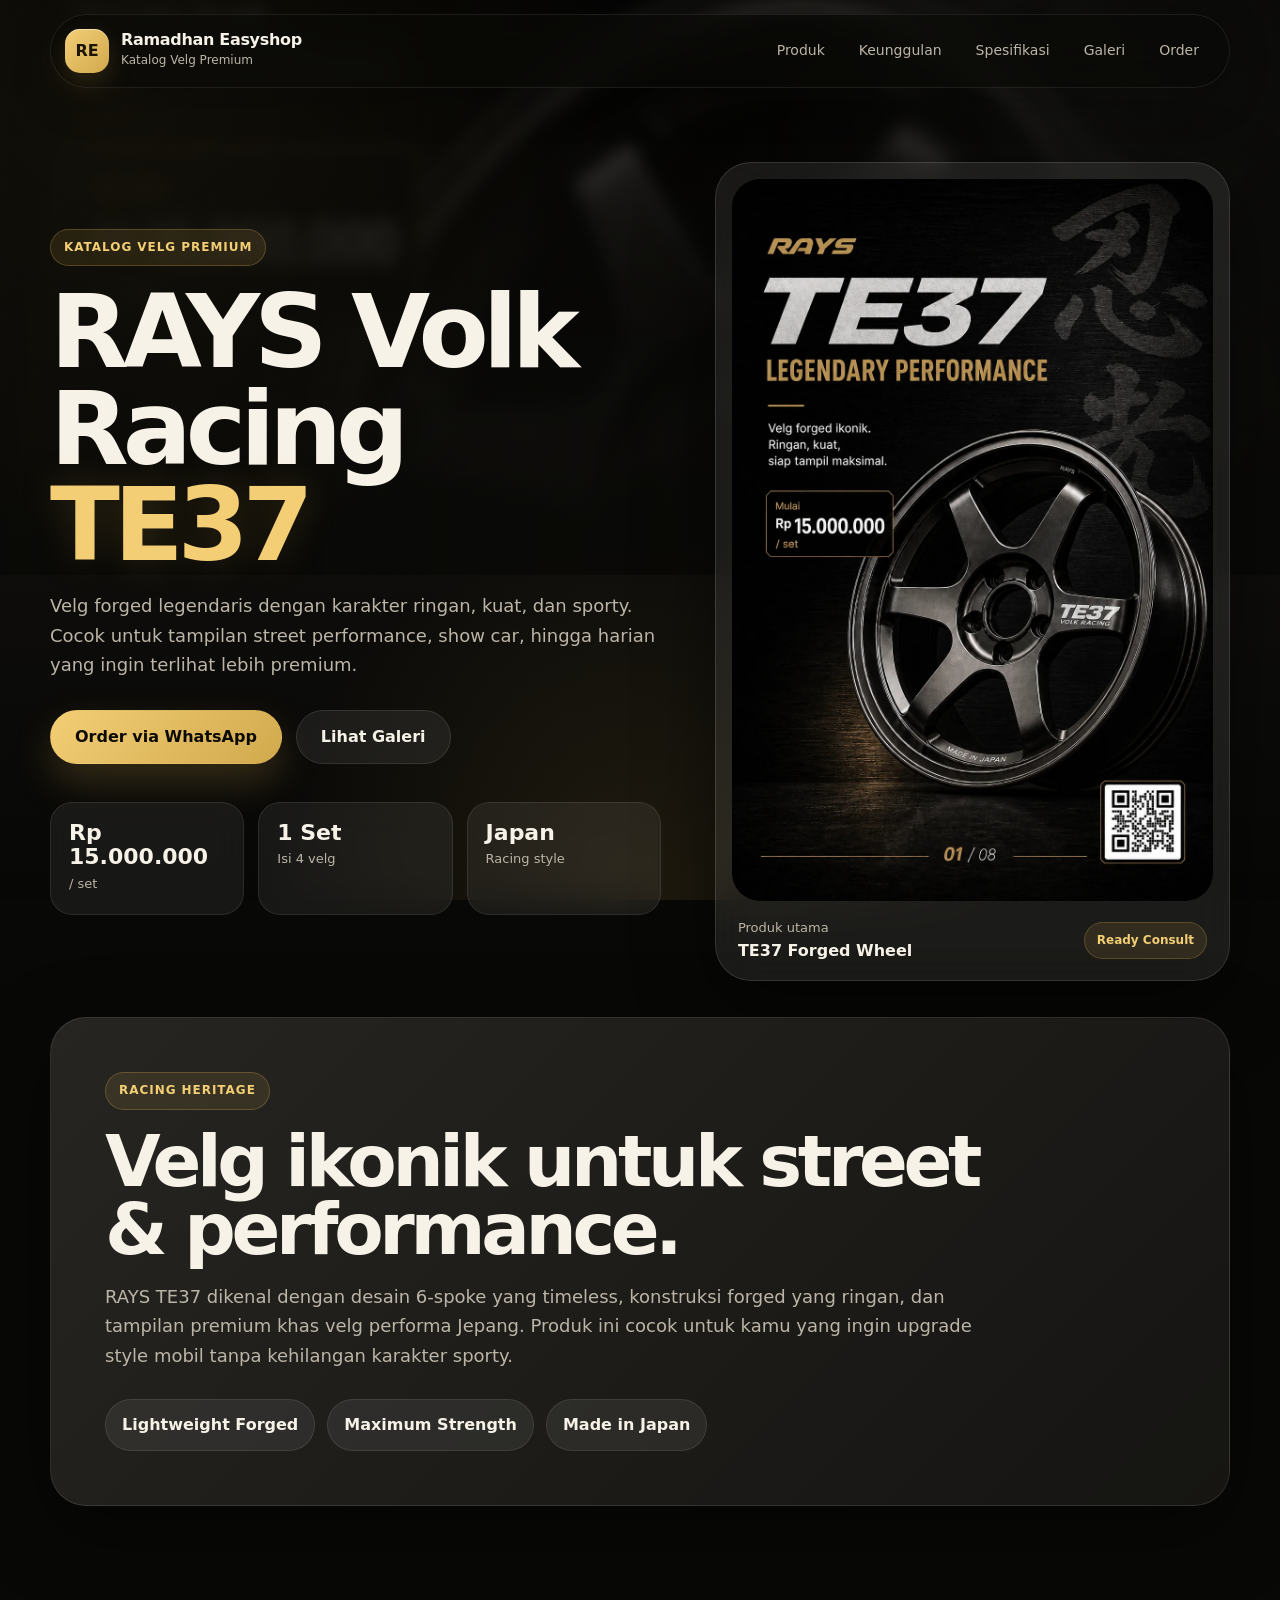
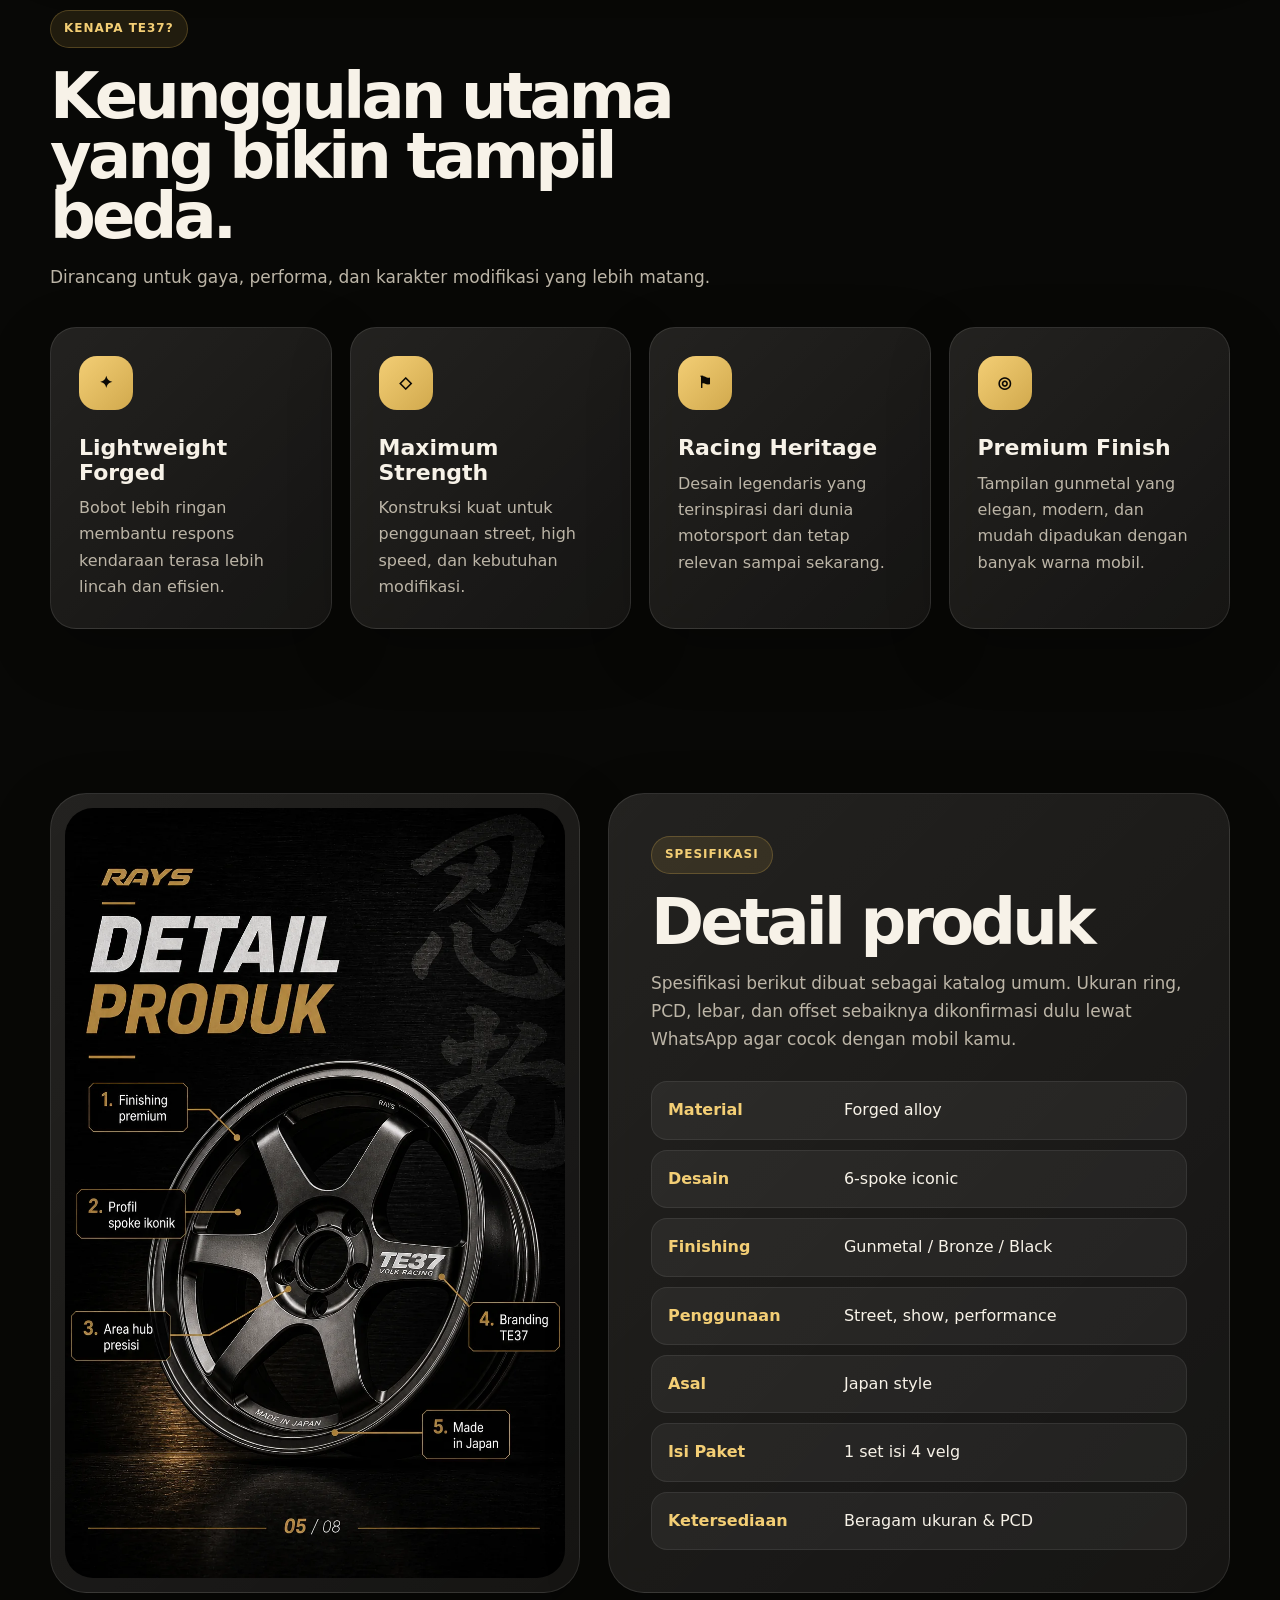
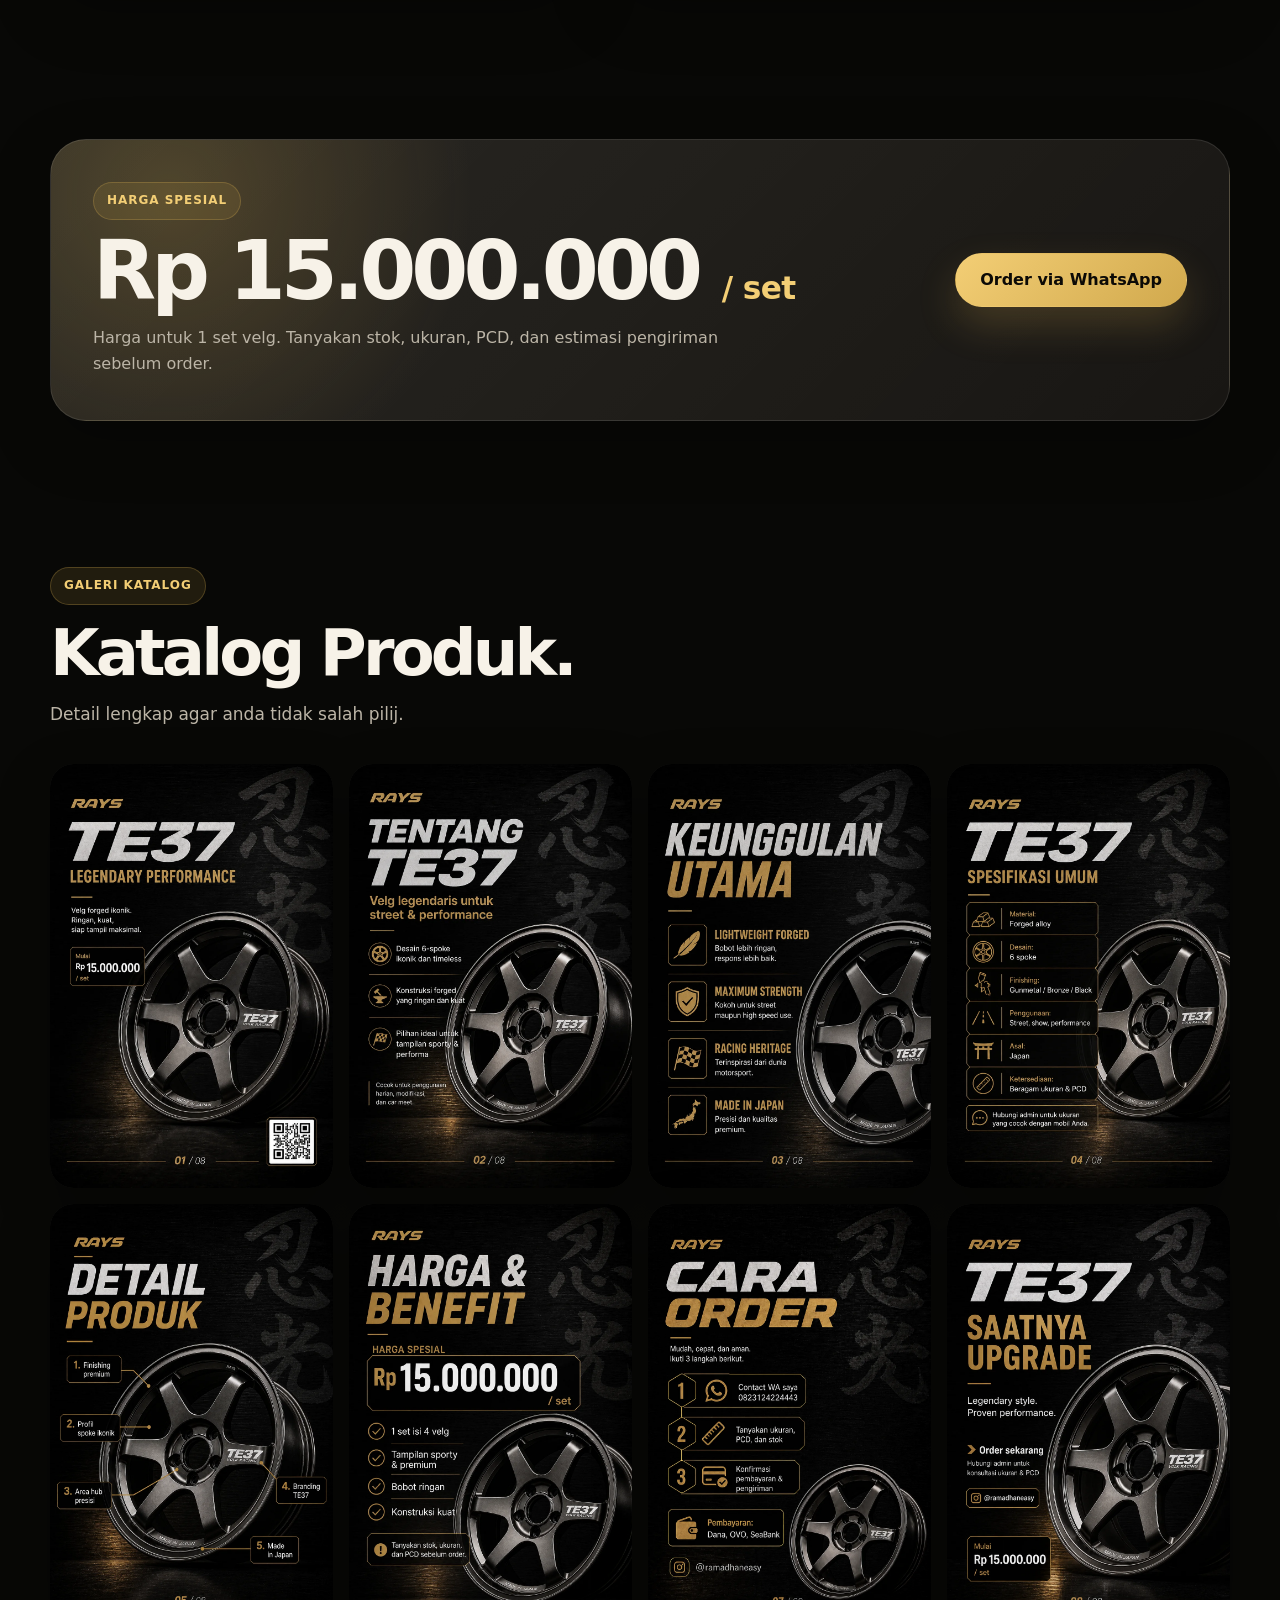
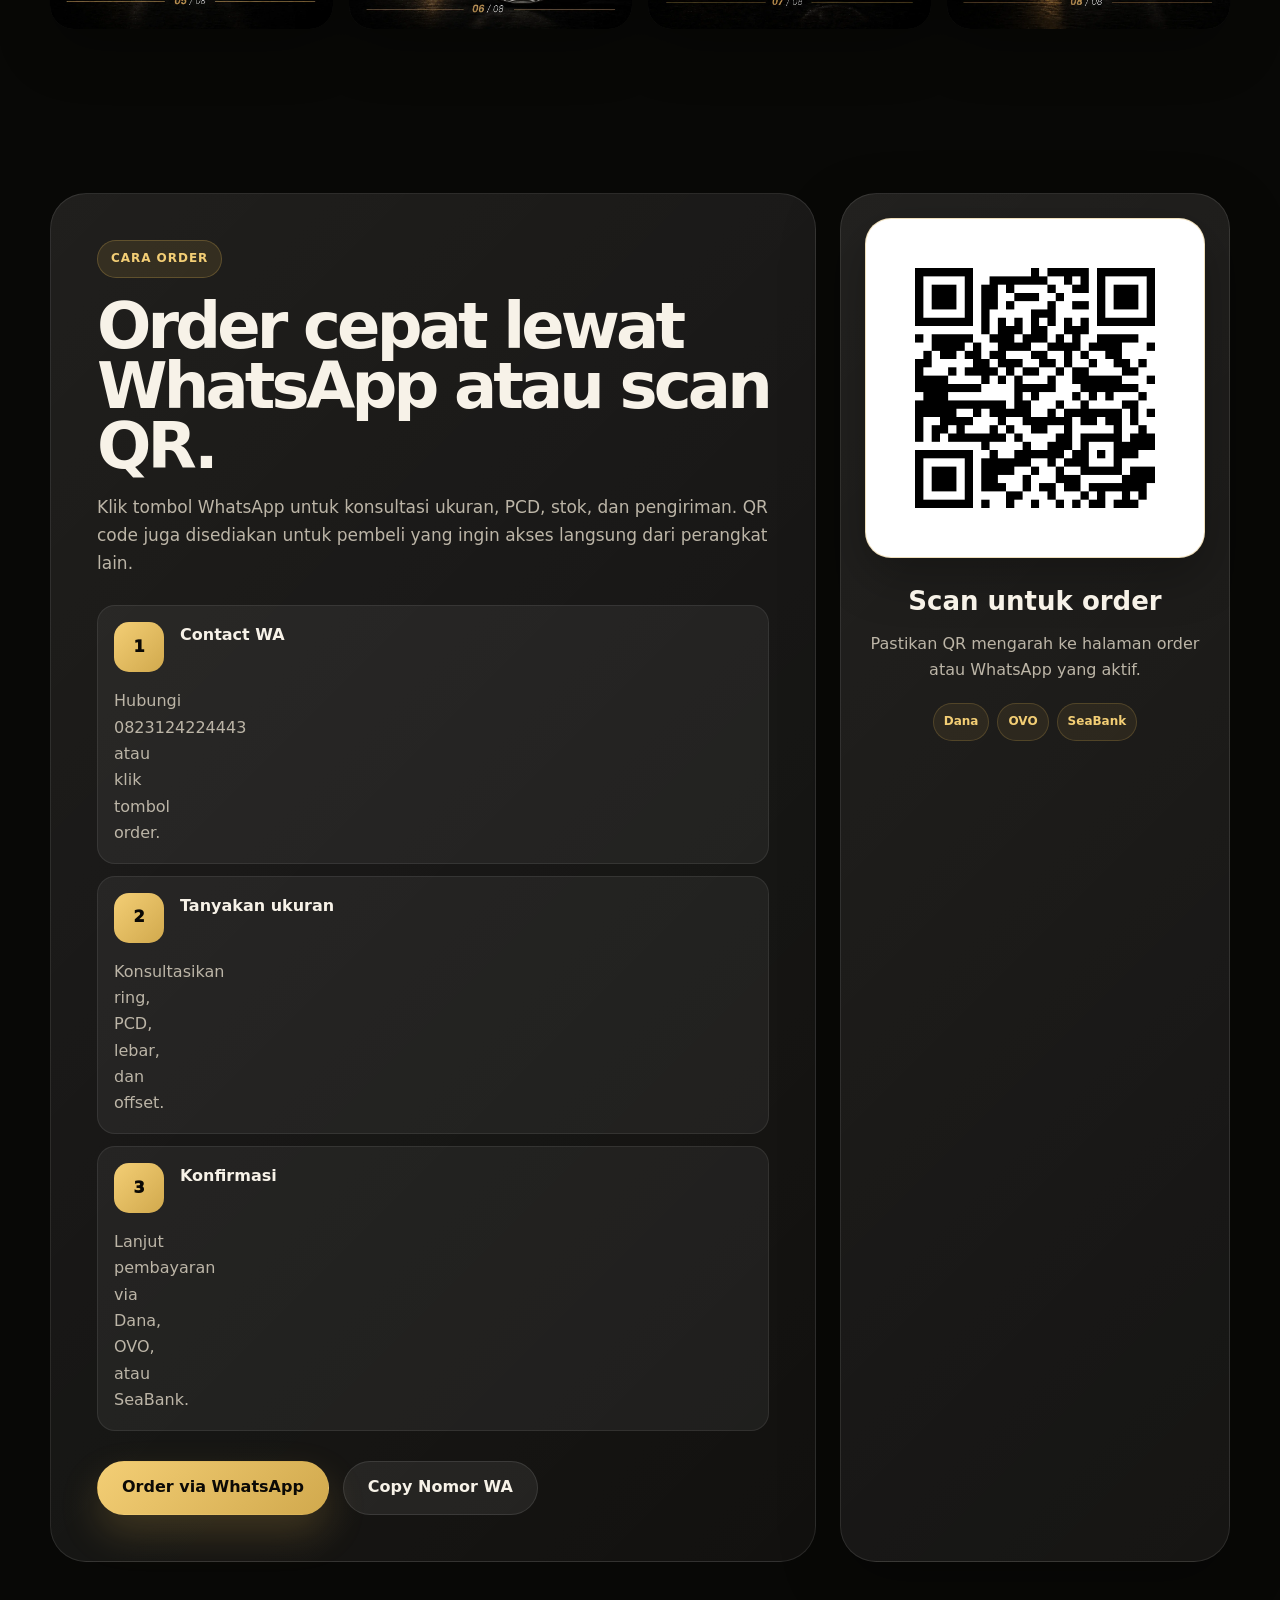
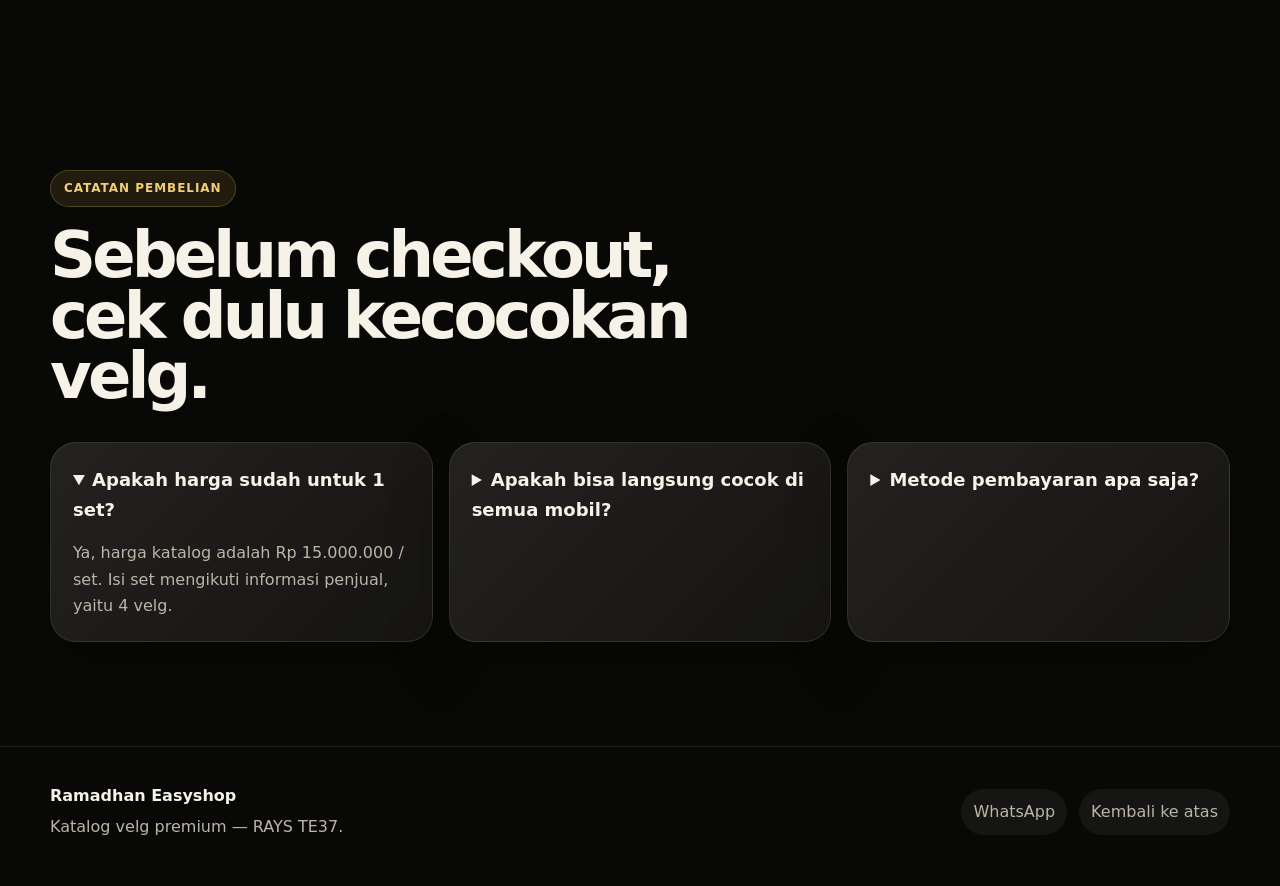
==== commit 26007c45: "Update index.html" ====
--- a/index.html
+++ b/index.html
@@ -180,8 +180,8 @@
       <div class="container">
         <div class="section-head reveal">
           <span class="eyebrow">Galeri Katalog</span>
-          <h2>Slide promosi siap dipakai.</h2>
-          <p>Semua asset visual disusun dalam gaya dark premium agar konsisten untuk katalog dan promosi.</p>
+          <h2>Katalog Produk.</h2>
+          <p>Detail lengkap agar anda tidak salah pilij.</p>
         </div>
 
         <div class="gallery">
